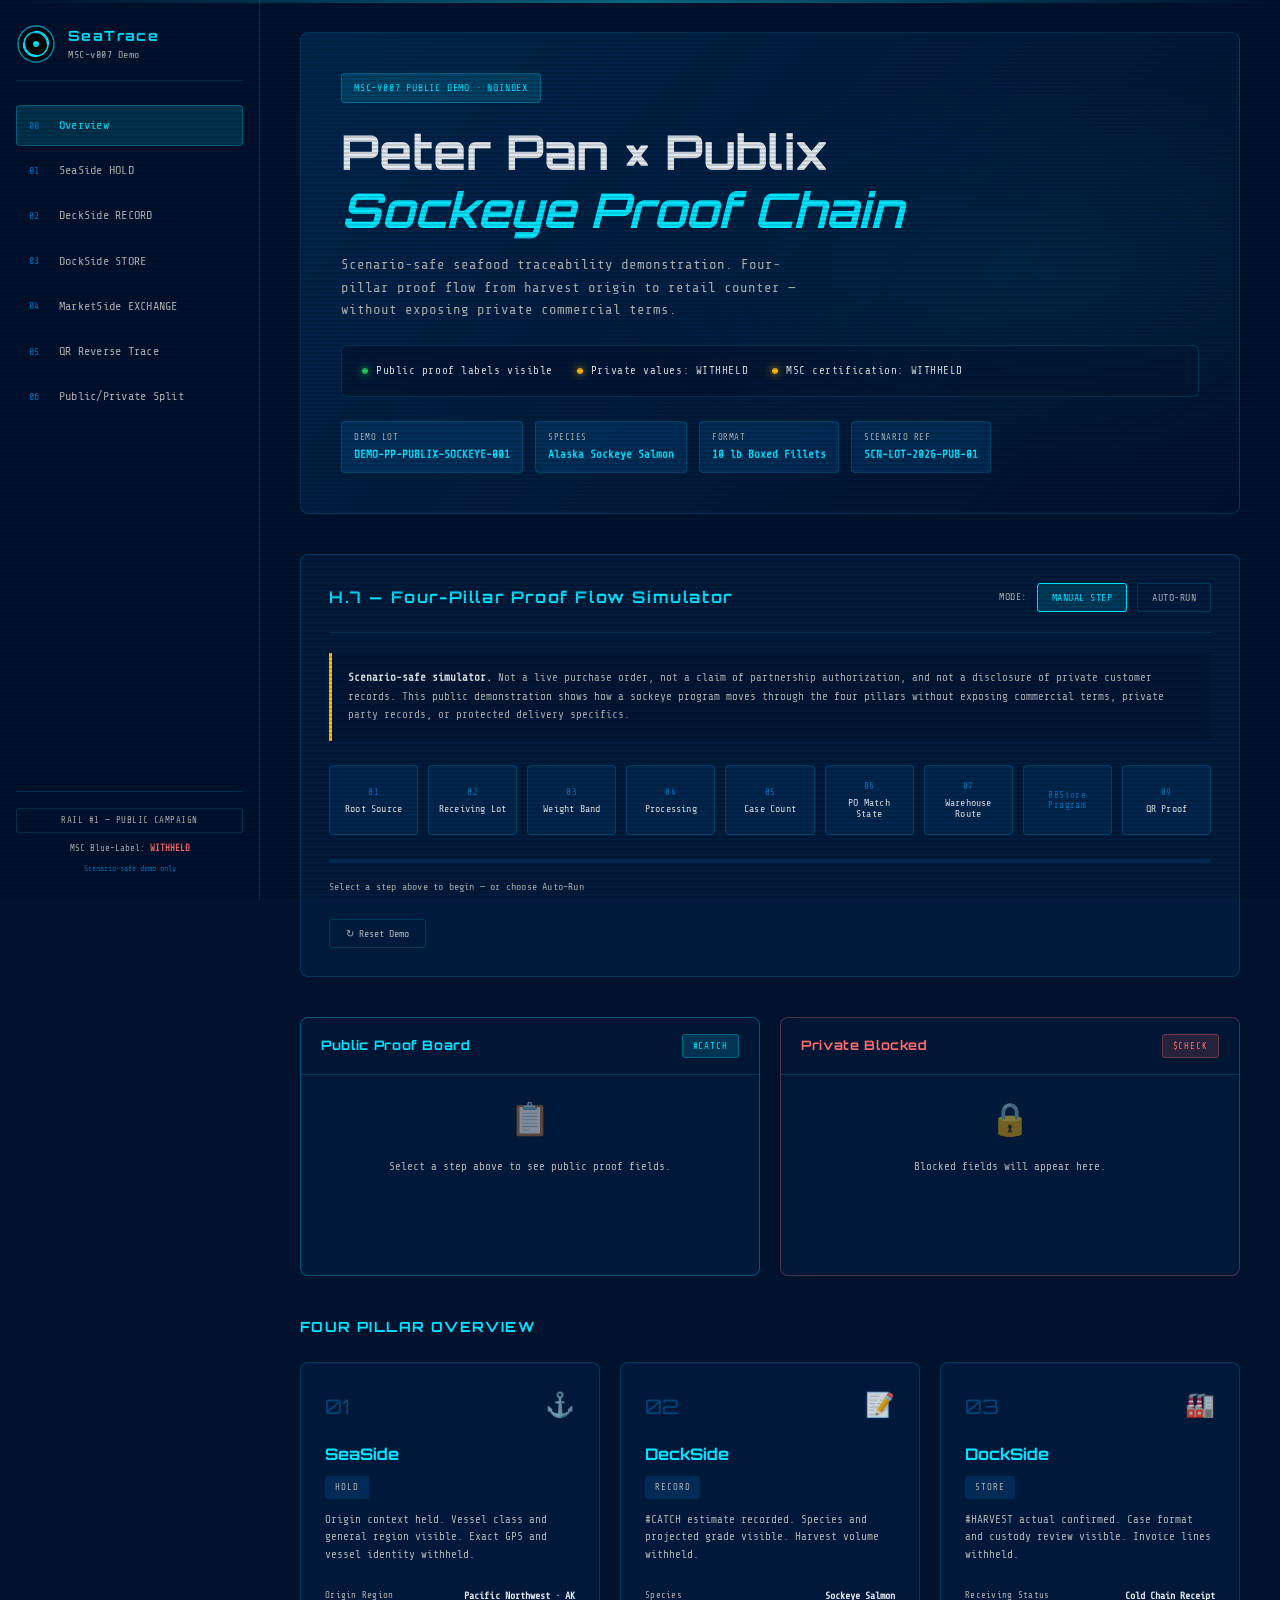
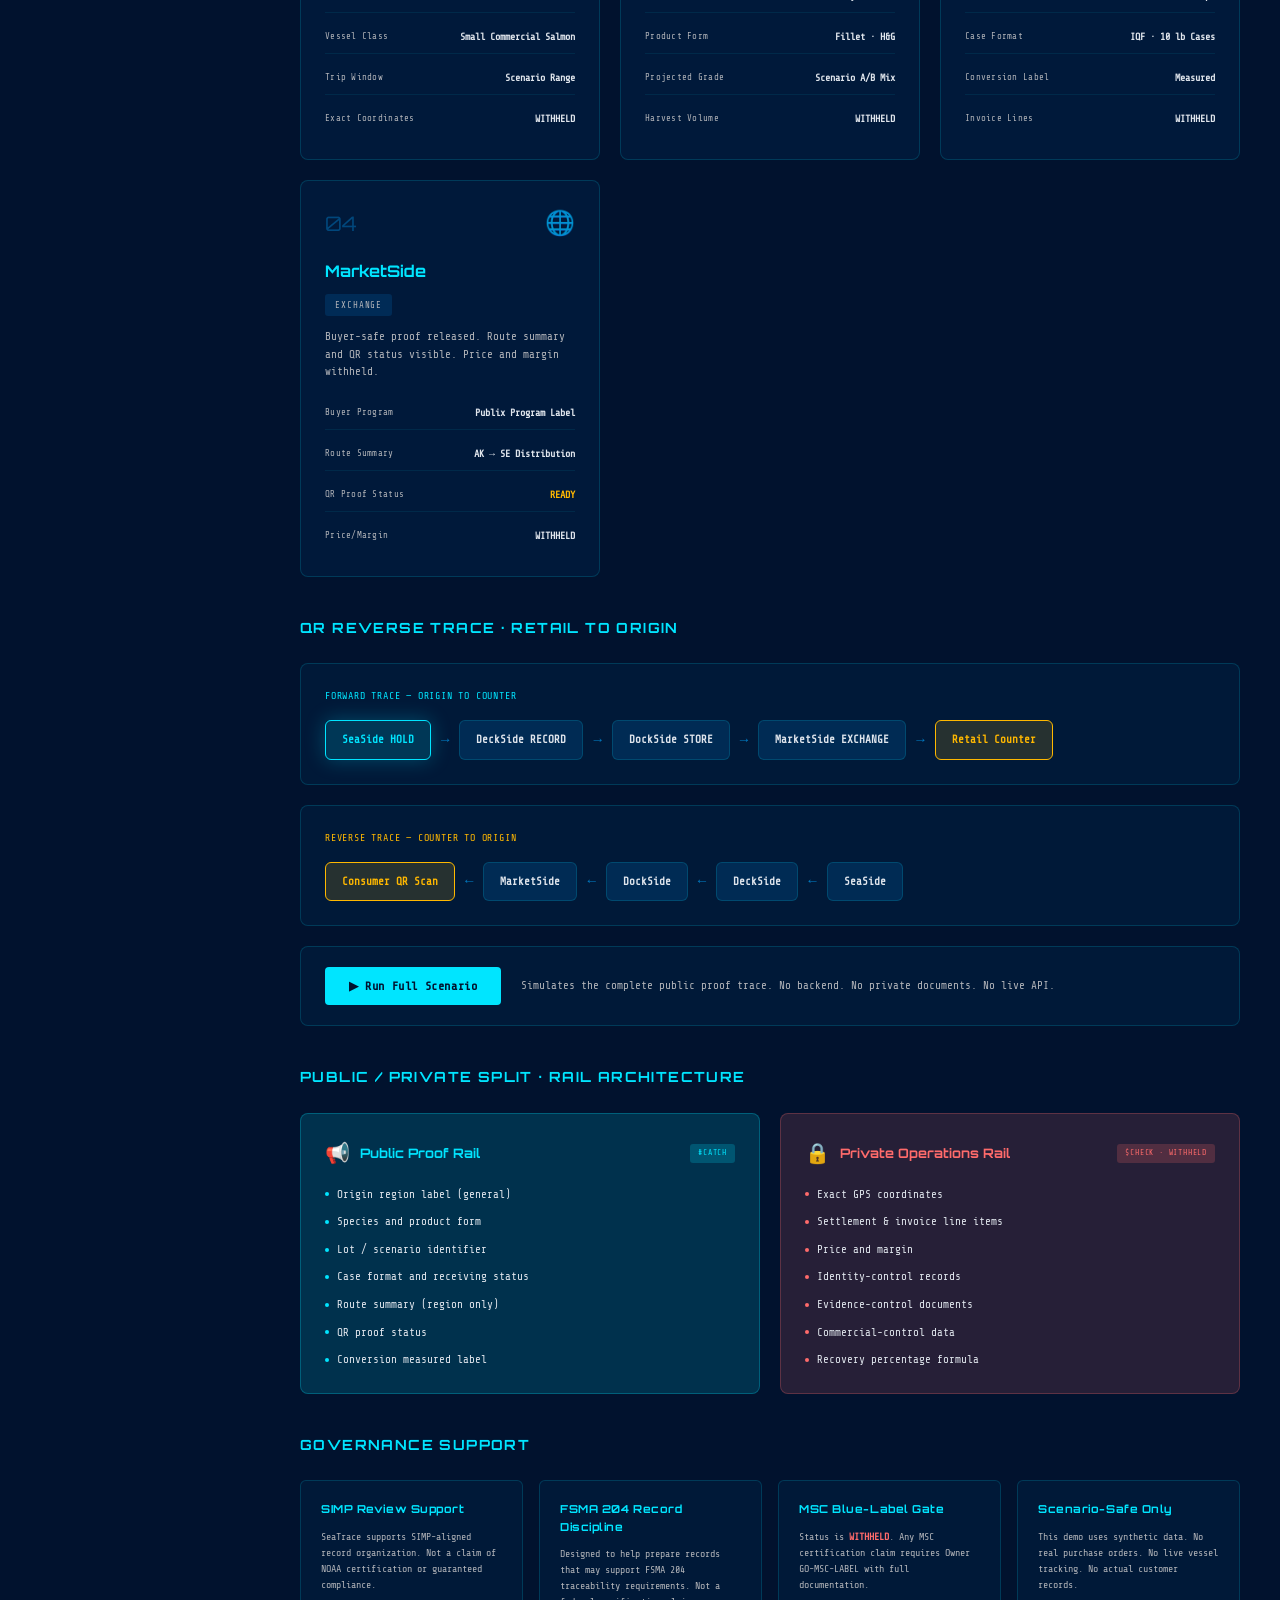
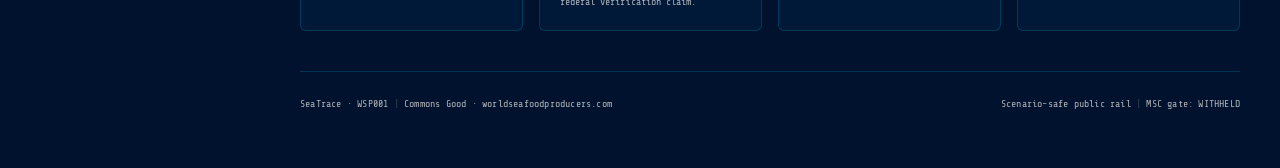
==== index.html @ 2ee12f42 "feat(MSC-v007): Peter Pan x Publix demo complete - 9-button taskbar with manual/auto-run modes - Dua" ====
<!DOCTYPE html>
<html lang="en">
<head>
<meta charset="UTF-8">
<meta name="viewport" content="width=device-width, initial-scale=1.0">
<meta name="robots" content="noindex, nofollow">
<title>SeaTrace · MSC-v007 · Peter Pan × Publix Sockeye Demo</title>
<meta name="description" content="MSC-v007 scenario-safe seafood traceability demo. Four-pillar proof flow: SeaSide HOLD, DeckSide RECORD, DockSide STORE, MarketSide EXCHANGE. Alaska sockeye public demonstration.">
<link rel="preconnect" href="https://fonts.googleapis.com">
<link rel="preconnect" href="https://fonts.gstatic.com" crossorigin>
<link href="https://fonts.googleapis.com/css2?family=Orbitron:wght@400;700;900&family=Share+Tech+Mono&display=swap" rel="stylesheet">
<link rel="stylesheet" href="assets/css/msc-v007-demo.css">
</head>
<body>

<!-- Scanline overlay -->
<div class="scanlines"></div>
<div class="scanbar"></div>

<!-- Layout: Sidebar + Main -->
<div class="layout">

  <!-- Sidebar Navigation -->
  <nav class="sidebar" aria-label="MSC-v007 scenario navigation">
    <div class="sidebar-header">
      <div class="logo-wrap">
        <svg class="logo-globe" viewBox="0 0 40 40" aria-hidden="true">
          <circle cx="20" cy="20" r="18" stroke="#00E5FF" stroke-width="1.5" opacity="0.6"/>
          <circle cx="20" cy="20" r="12" stroke="#00E5FF" stroke-width="1.5"/>
          <path d="M20 8 A12 12 0 0 1 32 20" stroke="#00E5FF" stroke-width="2.5" stroke-linecap="round"/>
          <path d="M20 32 A12 12 0 0 1 8 20" stroke="#00E5FF" stroke-width="2.5" stroke-linecap="round"/>
          <circle cx="20" cy="20" r="3" fill="#00E5FF"/>
        </svg>
      </div>
      <div class="logo-text">
        <div class="logo-title">SeaTrace</div>
        <div class="logo-sub">MSC-v007 Demo</div>
      </div>
    </div>
    
    <div class="sidebar-nav">
      <a class="nav-item active" href="#overview" data-step="-1">
        <span class="nav-num">00</span>
        <span class="nav-label">Overview</span>
      </a>
      <a class="nav-item" href="#seaside" data-step="0">
        <span class="nav-num">01</span>
        <span class="nav-label">SeaSide HOLD</span>
      </a>
      <a class="nav-item" href="#deckside" data-step="1">
        <span class="nav-num">02</span>
        <span class="nav-label">DeckSide RECORD</span>
      </a>
      <a class="nav-item" href="#dockside" data-step="2">
        <span class="nav-num">03</span>
        <span class="nav-label">DockSide STORE</span>
      </a>
      <a class="nav-item" href="#marketside" data-step="3">
        <span class="nav-num">04</span>
        <span class="nav-label">MarketSide EXCHANGE</span>
      </a>
      <a class="nav-item" href="#qr-trace" data-step="8">
        <span class="nav-num">05</span>
        <span class="nav-label">QR Reverse Trace</span>
      </a>
      <a class="nav-item" href="#split">
        <span class="nav-num">06</span>
        <span class="nav-label">Public/Private Split</span>
      </a>
    </div>
    
    <div class="sidebar-footer">
      <div class="rail-badge">Rail #1 — Public Campaign</div>
      <div class="msc-status">MSC Blue-Label: <strong>WITHHELD</strong></div>
      <div class="scenario-note">Scenario-safe demo only</div>
    </div>
  </nav>

  <!-- Main Content -->
  <main class="main">

    <!-- Hero Section -->
    <section id="overview" class="hero">
      <div class="hero-badge">MSC-v007 Public Demo · noindex</div>
      <h1>Peter Pan × Publix<br><span class="highlight">Sockeye Proof Chain</span></h1>
      <p class="hero-sub">Scenario-safe seafood traceability demonstration. Four-pillar proof flow from harvest origin to retail counter — without exposing private commercial terms.</p>
      
      <div class="boundary-banner">
        <span class="banner-item"><span class="dot dot-green"></span>Public proof labels visible</span>
        <span class="banner-item"><span class="dot dot-amber"></span>Private values: WITHHELD</span>
        <span class="banner-item"><span class="dot dot-amber"></span>MSC certification: WITHHELD</span>
      </div>
      
      <!-- Scenario ID Chips -->
      <div class="scenario-chips">
        <div class="chip"><span class="chip-label">Demo Lot</span><span class="chip-value">DEMO-PP-PUBLIX-SOCKEYE-001</span></div>
        <div class="chip"><span class="chip-label">Species</span><span class="chip-value">Alaska Sockeye Salmon</span></div>
        <div class="chip"><span class="chip-label">Format</span><span class="chip-value">10 lb Boxed Fillets</span></div>
        <div class="chip"><span class="chip-label">Scenario Ref</span><span class="chip-value">SCN-LOT-2026-PUB-01</span></div>
      </div>
    </section>

    <!-- Demo Controls -->
    <section class="demo-controls-section">
      <div class="demo-panel">
        <div class="panel-header">
          <h2>H.7 — Four-Pillar Proof Flow Simulator</h2>
          <div class="mode-toggle">
            <span class="toggle-label">Mode:</span>
            <button class="toggle-btn active" id="mode-manual" onclick="setMode('manual')">Manual Step</button>
            <button class="toggle-btn" id="mode-auto" onclick="setMode('auto')">Auto-Run</button>
          </div>
        </div>
        
        <!-- Disclaimer -->
        <p class="disclaimer">
          <strong>Scenario-safe simulator.</strong> Not a live purchase order, not a claim of partnership authorization, and not a disclosure of private customer records. This public demonstration shows how a sockeye program moves through the four pillars without exposing commercial terms, private party records, or protected delivery specifics.
        </p>
        
        <!-- 9-Button Taskbar -->
        <div class="taskbar" role="toolbar" aria-label="Proof flow steps">
          <button class="task-btn" data-step="0" onclick="runStep(0)">
            <span class="step-num">01</span>
            <span class="step-label">Root Source</span>
          </button>
          <button class="task-btn" data-step="1" onclick="runStep(1)">
            <span class="step-num">02</span>
            <span class="step-label">Receiving Lot</span>
          </button>
          <button class="task-btn" data-step="2" onclick="runStep(2)">
            <span class="step-num">03</span>
            <span class="step-label">Weight Band</span>
          </button>
          <button class="task-btn" data-step="3" onclick="runStep(3)">
            <span class="step-num">04</span>
            <span class="step-label">Processing</span>
          </button>
          <button class="task-btn" data-step="4" onclick="runStep(4)">
            <span class="step-num">05</span>
            <span class="step-label">Case Count</span>
          </button>
          <button class="task-btn" data-step="5" onclick="runStep(5)">
            <span class="step-num">06</span>
            <span class="step-label">PO Match State</span>
          </button>
          <button class="task-btn" data-step="6" onclick="runStep(6)">
            <span class="step-num">07</span>
            <span class="step-label">Warehouse Route</span>
          </button>
          <button class="task-btn" data-step="7" onclick="runStep(7)">
            <span class="step-num">08</n            <span class="step-label">Store Program</span>
          </button>
          <button class="task-btn" data-step="8" onclick="runStep(8)">
            <span class="step-num">09</span>
            <span class="step-label">QR Proof</span>
          </button>
        </div>
        
        <!-- Progress Bar -->
        <div class="progress-wrap">
          <div class="progress-bar">
            <div class="progress-fill" id="progress-fill"></div>
          </div>
          <span class="progress-label" id="progress-label">Select a step above to begin — or choose Auto-Run</span>
        </div>
        
        <!-- Reset Button -->
        <button class="reset-btn" onclick="resetDemo()">↻ Reset Demo</button>
      </div>
    </section>

    <!-- Dual Board Display -->
    <section class="boards-section" id="boards-container">
      <div class="dual-board">
        
        <!-- Public Proof Board -->
        <div class="board public-board">
          <div class="board-header">
            <h3>Public Proof Board</h3>
            <span class="board-badge public-badge">#CATCH</span>
          </div>
          <div class="board-content" id="public-fields">
            <div class="empty-state">
              <div class="empty-icon">📋</div>
              <p>Select a step above to see public proof fields.</p>
            </div>
          </div>
        </div>
        
        <!-- Private Blocked Board -->
        <div class="board private-board">
          <div class="board-header">
            <h3>Private Blocked</h3>
            <span class="board-badge private-badge">$CHECK</span>
          </div>
          <div class="board-content" id="private-fields">
            <div class="empty-state">
              <div class="empty-icon">🔒</div>
              <p>Blocked fields will appear here.</p>
            </div>
          </div>
        </div>
        
      </div>
    </section>

    <!-- Four Pillar Cards -->
    <section class="pillars-section">
      <h2 class="section-title">Four Pillar Overview</h2>
      <div class="pillar-cards">
        
        <article class="pillar-card" id="seaside">
          <div class="pillar-header">
            <span class="pillar-num">01</span>
            <div class="pillar-icon">⚓</div>
          </div>
          <h3>SeaSide</h3>
          <div class="pillar-mode">HOLD</div>
          <p>Origin context held. Vessel class and general region visible. Exact GPS and vessel identity withheld.</p>
          <div class="pillar-fields">
            <div class="field public"><span class="field-label">Origin Region</span><span class="field-value">Pacific Northwest · AK</span></div>
            <div class="field public"><span class="field-label">Vessel Class</span><span class="field-value">Small Commercial Salmon</span></div>
            <div class="field public"><span class="field-label">Trip Window</span><span class="field-value">Scenario Range</span></div>
            <div class="field withheld"><span class="field-label">Exact Coordinates</span><span class="field-value">WITHHELD</span></div>
          </div>
        </article>
        
        <article class="pillar-card" id="deckside">
          <div class="pillar-header">
            <span class="pillar-num">02</span>
            <div class="pillar-icon">📝</div>
          </div>
          <h3>DeckSide</h3>
          <div class="pillar-mode">RECORD</div>
          <p>#CATCH estimate recorded. Species and projected grade visible. Harvest volume withheld.</p>
          <div class="pillar-fields">
            <div class="field public"><span class="field-label">Species</span><span class="field-value">Sockeye Salmon</span></div>
            <div class="field public"><span class="field-label">Product Form</span><span class="field-value">Fillet · H&G</span></div>
            <div class="field public"><span class="field-label">Projected Grade</span><span class="field-value">Scenario A/B Mix</span></div>
            <div class="field withheld"><span class="field-label">Harvest Volume</span><span class="field-value">WITHHELD</span></div>
          </div>
        </article>
        
        <article class="pillar-card" id="dockside">
          <div class="pillar-header">
            <span class="pillar-num">03</span>
            <div class="pillar-icon">🏭</div>
          </div>
          <h3>DockSide</h3>
          <div class="pillar-mode">STORE</div>
          <p>#HARVEST actual confirmed. Case format and custody review visible. Invoice lines withheld.</p>
          <div class="pillar-fields">
            <div class="field public"><span class="field-label">Receiving Status</span><span class="field-value">Cold Chain Receipt</span></div>
            <div class="field public"><span class="field-label">Case Format</span><span class="field-value">IQF · 10 lb Cases</span></div>
            <div class="field public"><span class="field-label">Conversion Label</span><span class="field-value">Measured</span></div>
            <div class="field withheld"><span class="field-label">Invoice Lines</span><span class="field-value">WITHHELD</span></div>
          </div>
        </article>
        
        <article class="pillar-card" id="marketside">
          <div class="pillar-header">
            <span class="pillar-num">04</span>
            <div class="pillar-icon">🌐</div>
          </div>
          <h3>MarketSide</h3>
          <div class="pillar-mode">EXCHANGE</div>
          <p>Buyer-safe proof released. Route summary and QR status visible. Price and margin withheld.</p>
          <div class="pillar-fields">
            <div class="field public"><span class="field-label">Buyer Program</span><span class="field-value">Publix Program Label</span></div>
            <div class="field public"><span class="field-label">Route Summary</span><span class="field-value">AK → SE Distribution</span></div>
            <div class="field public"><span class="field-label">QR Proof Status</span><span class="field-value ready">READY</span></div>
            <div class="field withheld"><span class="field-label">Price/Margin</span><span class="field-value">WITHHELD</span></div>
          </div>
        </article>
        
      </div>
    </section>

    <!-- QR Reverse Trace -->
    <section id="qr-trace" class="trace-section">
      <h2 class="section-title">QR Reverse Trace · Retail to Origin</h2>
      
      <div class="trace-flow">
        <div class="trace-label">Forward Trace — Origin to Counter</div>
        <div class="trace-steps forward">
          <div class="trace-step active" data-step="0">SeaSide HOLD</div>
          <div class="trace-arrow">→</div>
          <div class="trace-step" data-step="1">DeckSide RECORD</div>
          <div class="trace-arrow">→</div>
          <div class="trace-step" data-step="2">DockSide STORE</div>
          <div class="trace-arrow">→</div>
          <div class="trace-step" data-step="3">MarketSide EXCHANGE</div>
          <div class="trace-arrow">→</div>
          <div class="trace-step retail">Retail Counter</div>
        </div>
      </div>
      
      <div class="trace-flow reverse-flow">
        <div class="trace-label">Reverse Trace — Counter to Origin</div>
        <div class="trace-steps reverse">
          <div class="trace-step retail">Consumer QR Scan</div>
          <div class="trace-arrow">←</div>
          <div class="trace-step" data-step="3">MarketSide</div>
          <div class="trace-arrow">←</div>
          <div class="trace-step" data-step="2">DockSide</div>
          <div class="trace-arrow">←</div>
          <div class="trace-step" data-step="1">DeckSide</div>
          <div class="trace-arrow">←</div>
          <div class="trace-step" data-step="0">SeaSide</div>
        </div>
      </div>
      
      <div class="run-scenario-wrap">
        <button class="run-btn" onclick="runFullScenario()">▶ Run Full Scenario</button>
        <p class="run-note">Simulates the complete public proof trace. No backend. No private documents. No live API.</p>
      </div>
    </section>

    <!-- Public/Private Split -->
    <section id="split" class="split-section">
      <h2 class="section-title">Public / Private Split · Rail Architecture</h2>
      
      <div class="split-ribbon">
        <div class="rail-card public-rail">
          <div class="rail-header">
            <span class="rail-icon">📢</span>
            <h3>Public Proof Rail</h3>
            <span class="rail-tag">#CATCH</span>
          </div>
          <ul class="rail-items">
            <li>Origin region label (general)</li>
            <li>Species and product form</li>
            <li>Lot / scenario identifier</li>
            <li>Case format and receiving status</li>
            <li>Route summary (region only)</li>
            <li>QR proof status</li>
            <li>Conversion measured label</li>
          </ul>
        </div>
        
        <div class="rail-card private-rail">
          <div class="rail-header">
            <span class="rail-icon">🔒</span>
            <h3>Private Operations Rail</h3>
            <span class="rail-tag withheld">$CHECK · WITHHELD</span>
          </div>
          <ul class="rail-items">
            <li>Exact GPS coordinates</li>
            <li>Settlement & invoice line items</li>
            <li>Price and margin</li>
            <li>Identity-control records</li>
            <li>Evidence-control documents</li>
            <li>Commercial-control data</li>
            <li>Recovery percentage formula</li>
          </ul>
        </div>
      </div>
    </section>

    <!-- Governance -->
    <section class="governance-section">
      <h2 class="section-title">Governance Support</h2>
      
      <div class="gov-grid">
        <div class="gov-card">
          <h4>SIMP Review Support</h4>
          <p>SeaTrace supports SIMP-aligned record organization. Not a claim of NOAA certification or guaranteed compliance.</p>
        </div>
        <div class="gov-card">
          <h4>FSMA 204 Record Discipline</h4>
          <p>Designed to help prepare records that may support FSMA 204 traceability requirements. Not a federal verification claim.</p>
        </div>
        <div class="gov-card">
          <h4>MSC Blue-Label Gate</h4>
          <p>Status is <strong>WITHHELD</strong>. Any MSC certification claim requires Owner GO-MSC-LABEL with full documentation.</p>
        </div>
        <div class="gov-card">
          <h4>Scenario-Safe Only</h4>
          <p>This demo uses synthetic data. No real purchase orders. No live vessel tracking. No actual customer records.</p>
        </div>
      </div>
    </section>

    <!-- Footer -->
    <footer class="page-footer">
      <div class="footer-left">
        <span>SeaTrace · WSP001</span>
        <span class="footer-divider">|</span>
        <span>Commons Good · worldseafoodproducers.com</span>
      </div>
      <div class="footer-right">
        <span>Scenario-safe public rail</span>
        <span class="footer-divider">|</span>
        <span>MSC gate: WITHHELD</span>
      </div>
    </footer>

  </main>
</div>

<script src="assets/js/msc-v007-demo.js"></script>
</body>
</html>
---- assets/css/msc-v007-demo.css ----
/* ═══════════════════════════════════════════════════════════════
   SeaTrace MSC-v007 Demo Stylesheet
   Combines: SeaTrace scanlines + modern card layout
   No external dependencies - all styles self-contained
═══════════════════════════════════════════════════════════════ */

/* ── CSS Variables ── */
:root{
  /* SeaTrace Core Palette */
  --black:      #01122E;
  --panel:      #005696;
  --panel2:     #0077BE;
  --teal:       #00E5FF;
  --teal2:      #00C2FF;
  --teal3:      #0077BE;
  --teal-dim:   rgba(0,229,255,0.15);
  --amber:      #FFB800;
  --amber-dim:  rgba(255,184,0,0.15);
  --red:        #FF6B6B;
  --red-dim:    rgba(255,107,107,0.15);
  --text:       #E0E6ED;
  --muted:      #B0B3B8;
  --pearl:      #D1D9E6;
  --white:      #FFFFFF;
  
  /* Layout */
  --sidebar-width: 260px;
  --max-content: 1200px;
  
  /* Effects */
  --border:     rgba(0,229,255,0.16);
  --glow:       0 0 20px rgba(0,229,255,0.25);
  --glow-lg:    0 0 60px rgba(0,194,255,0.15);
  
  /* Typography */
  --font-display: 'Orbitron', sans-serif;
  --font-mono:    'Share Tech Mono', monospace;
}

/* ── Reset & Base ── */
*,*::before,*::after{
  margin:0;
  padding:0;
  box-sizing:border-box;
}

html{
  scroll-behavior:smooth;
  font-size:16px;
}

body{
  background:var(--black);
  color:var(--text);
  font-family:var(--font-mono);
  line-height:1.6;
  overflow-x:hidden;
}

/* ── Scanlines Effect ── */
.scanlines{
  position:fixed;
  inset:0;
  z-index:9999;
  pointer-events:none;
  background:repeating-linear-gradient(
    0deg,
    transparent,
    transparent 2px,
    rgba(0,0,0,0.13) 2px,
    rgba(0,0,0,0.13) 4px
  );
  animation:scanPan 8s linear infinite;
}

@keyframes scanPan{
  0%{background-position:0 0}
  100%{background-position:0 200px}
}

.scanbar{
  position:fixed;
  left:0;
  right:0;
  height:3px;
  z-index:10000;
  pointer-events:none;
  background:linear-gradient(90deg,transparent,var(--teal),transparent);
  opacity:0.4;
  animation:scanBar 4s ease-in-out infinite;
}

@keyframes scanBar{
  0%{top:-3px;opacity:0}
  10%{opacity:0.6}
  90%{opacity:0.2}
  100%{top:100vh;opacity:0}
}

/* ── Layout Grid ── */
.layout{
  display:grid;
  grid-template-columns:var(--sidebar-width) 1fr;
  min-height:100vh;
}

@media(max-width:900px){
  .layout{
    grid-template-columns:1fr;
  }
}

/* ── Sidebar ── */
.sidebar{
  background:rgba(0,18,46,0.95);
  border-right:1px solid var(--border);
  position:sticky;
  top:0;
  height:100vh;
  overflow-y:auto;
  padding:24px 16px;
  display:flex;
  flex-direction:column;
  gap:24px;
}

.sidebar-header{
  display:flex;
  align-items:center;
  gap:12px;
  padding-bottom:16px;
  border-bottom:1px solid var(--border);
}

.logo-wrap{
  width:40px;
  height:40px;
  flex-shrink:0;
}

.logo-globe{
  width:100%;
  height:100%;
  animation:globeSpin 12s linear infinite;
}

@keyframes globeSpin{
  to{transform:rotateY(360deg)}
}

.logo-text{
  display:flex;
  flex-direction:column;
}

.logo-title{
  font-family:var(--font-display);
  font-size:14px;
  font-weight:700;
  color:var(--teal);
  letter-spacing:0.1em;
}

.logo-sub{
  font-size:10px;
  color:var(--muted);
  letter-spacing:0.05em;
}

/* ── Sidebar Navigation ── */
.sidebar-nav{
  display:flex;
  flex-direction:column;
  gap:4px;
}

.nav-item{
  display:flex;
  align-items:center;
  gap:10px;
  padding:10px 12px;
  border-radius:4px;
  font-size:12px;
  color:var(--muted);
  text-decoration:none;
  border:1px solid transparent;
  transition:all 0.2s ease;
}

.nav-item:hover,
.nav-item.active{
  color:var(--teal);
  background:var(--teal-dim);
  border-color:rgba(0,229,255,0.3);
}

.nav-num{
  font-size:10px;
  color:var(--panel2);
  min-width:20px;
  font-variant-numeric:tabular-nums;
}

.nav-label{
  letter-spacing:0.02em;
}

/* ── Sidebar Footer ── */
.sidebar-footer{
  margin-top:auto;
  padding-top:16px;
  border-top:1px solid var(--border);
  display:flex;
  flex-direction:column;
  gap:8px;
}

.rail-badge{
  font-size:9px;
  color:var(--muted);
  letter-spacing:0.05em;
  text-transform:uppercase;
  padding:4px 8px;
  border:1px solid var(--border);
  border-radius:2px;
  text-align:center;
}

.msc-status{
  font-size:9px;
  color:var(--muted);
  text-align:center;
}

.msc-status strong{
  color:var(--red);
}

.scenario-note{
  font-size:8px;
  color:var(--panel2);
  text-align:center;
}

/* ── Main Content ── */
.main{
  padding:32px 40px;
  max-width:var(--max-content);
}

@media(max-width:900px){
  .main{
    padding:20px 16px;
  }
}

/* ── Hero Section ── */
.hero{
  background:linear-gradient(135deg,rgba(0,86,150,0.3),rgba(1,18,46,0.9));
  border:1px solid var(--border);
  border-radius:8px;
  padding:40px;
  margin-bottom:40px;
  position:relative;
  overflow:hidden;
}

.hero::before{
  content:'';
  position:absolute;
  inset:0;
  background:radial-gradient(ellipse 70% 60% at 80% 50%,rgba(0,229,255,0.06) 0%,transparent 70%);
  pointer-events:none;
}

.hero-badge{
  display:inline-flex;
  align-items:center;
  gap:8px;
  background:var(--teal-dim);
  border:1px solid rgba(0,229,255,0.25);
  color:var(--teal);
  font-size:10px;
  letter-spacing:0.08em;
  text-transform:uppercase;
  padding:6px 12px;
  border-radius:4px;
  margin-bottom:20px;
}

.hero h1{
  font-family:var(--font-display);
  font-size:clamp(1.8rem,4vw,3rem);
  line-height:1.2;
  margin-bottom:16px;
}

.hero .highlight{
  color:var(--teal);
  font-style:italic;
}

.hero-sub{
  font-size:14px;
  color:var(--muted);
  max-width:60ch;
  margin-bottom:24px;
}

/* ── Boundary Banner ── */
.boundary-banner{
  display:flex;
  gap:24px;
  flex-wrap:wrap;
  background:rgba(0,18,46,0.6);
  border:1px solid var(--border);
  border-radius:6px;
  padding:16px 20px;
  margin-bottom:24px;
}

.banner-item{
  display:flex;
  align-items:center;
  gap:8px;
  font-size:11px;
  letter-spacing:0.05em;
}

.dot{
  width:6px;
  height:6px;
  border-radius:50%;
  flex-shrink:0;
}

.dot-green{background:#22c55e;box-shadow:0 0 8px #22c55e}
.dot-amber{background:var(--amber);box-shadow:0 0 8px var(--amber)}

/* ── Scenario Chips ── */
.scenario-chips{
  display:flex;
  flex-wrap:wrap;
  gap:12px;
}

.chip{
  display:flex;
  flex-direction:column;
  gap:2px;
  background:rgba(0,86,150,0.3);
  border:1px solid var(--border);
  border-radius:4px;
  padding:8px 12px;
  min-width:140px;
}

.chip-label{
  font-size:9px;
  color:var(--muted);
  letter-spacing:0.06em;
  text-transform:uppercase;
}

.chip-value{
  font-size:11px;
  color:var(--teal);
  font-weight:600;
}

/* ── Demo Controls Section ── */
.demo-controls-section{
  margin-bottom:40px;
}

.demo-panel{
  background:rgba(0,86,150,0.14);
  border:1px solid var(--border);
  border-radius:8px;
  padding:28px;
}

.panel-header{
  display:flex;
  justify-content:space-between;
  align-items:center;
  flex-wrap:wrap;
  gap:16px;
  margin-bottom:20px;
  padding-bottom:20px;
  border-bottom:1px solid var(--border);
}

.panel-header h2{
  font-family:var(--font-display);
  font-size:16px;
  color:var(--teal);
  letter-spacing:0.1em;
}

/* ── Mode Toggle ── */
.mode-toggle{
  display:flex;
  align-items:center;
  gap:10px;
}

.toggle-label{
  font-size:10px;
  color:var(--muted);
  letter-spacing:0.05em;
  text-transform:uppercase;
}

.toggle-btn{
  background:transparent;
  border:1px solid var(--border);
  color:var(--muted);
  font-family:var(--font-mono);
  font-size:10px;
  letter-spacing:0.05em;
  text-transform:uppercase;
  padding:8px 14px;
  cursor:pointer;
  border-radius:3px;
  transition:all 0.2s ease;
}

.toggle-btn:hover,
.toggle-btn.active{
  border-color:var(--teal);
  color:var(--teal);
  background:var(--teal-dim);
}

/* ── Disclaimer ── */
.disclaimer{
  font-size:11px;
  color:var(--muted);
  line-height:1.7;
  margin-bottom:24px;
  padding:16px;
  background:rgba(1,18,46,0.5);
  border-left:3px solid var(--amber);
  border-radius:0 4px 4px 0;
}

.disclaimer strong{
  color:var(--text);
}

/* ── Taskbar (9 Buttons) ── */
.taskbar{
  display:grid;
  grid-template-columns:repeat(auto-fit,minmax(100px,1fr));
  gap:10px;
  margin-bottom:24px;
}

@media(min-width:800px){
  .taskbar{
    grid-template-columns:repeat(9,1fr);
  }
}

.task-btn{
  display:flex;
  flex-direction:column;
  align-items:center;
  gap:6px;
  background:rgba(0,86,150,0.2);
  border:1px solid var(--border);
  color:var(--text);
  font-family:var(--font-mono);
  padding:12px 8px;
  cursor:pointer;
  border-radius:4px;
  transition:all 0.2s ease;
  min-height:70px;
  justify-content:center;
}

.task-btn:hover{
  border-color:var(--teal);
  background:var(--teal-dim);
  transform:translateY(-2px);
}

.task-btn.active{
  border-color:var(--teal);
  background:rgba(0,229,255,0.2);
  box-shadow:var(--glow);
}

.task-btn.completed{
  border-color:rgba(34,197,94,0.5);
  background:rgba(34,197,94,0.1);
}

.step-num{
  font-size:9px;
  color:var(--panel2);
  letter-spacing:0.05em;
}

.step-label{
  font-size:10px;
  letter-spacing:0.02em;
  text-align:center;
}

/* ── Progress Bar ── */
.progress-wrap{
  margin-bottom:20px;
}

.progress-bar{
  height:4px;
  background:rgba(0,86,150,0.3);
  border-radius:2px;
  overflow:hidden;
  margin-bottom:10px;
}

.progress-fill{
  height:100%;
  background:linear-gradient(90deg,var(--teal),var(--teal2));
  width:0%;
  transition:width 0.4s ease;
}

.progress-label{
  font-size:10px;
  color:var(--muted);
  letter-spacing:0.02em;
}

/* ── Reset Button ── */
.reset-btn{
  background:transparent;
  border:1px solid var(--border);
  color:var(--muted);
  font-family:var(--font-mono);
  font-size:10px;
  padding:8px 16px;
  cursor:pointer;
  border-radius:3px;
  transition:all 0.2s ease;
}

.reset-btn:hover{
  border-color:var(--red);
  color:var(--red);
}

/* ── Dual Board Display ── */
.boards-section{
  margin-bottom:40px;
}

.dual-board{
  display:grid;
  grid-template-columns:1fr 1fr;
  gap:20px;
}

@media(max-width:800px){
  .dual-board{
    grid-template-columns:1fr;
  }
}

.board{
  background:rgba(0,86,150,0.1);
  border:1px solid var(--border);
  border-radius:8px;
  overflow:hidden;
}

.public-board{
  border-color:rgba(0,229,255,0.3);
}

.private-board{
  border-color:rgba(255,107,107,0.3);
}

.board-header{
  display:flex;
  justify-content:space-between;
  align-items:center;
  padding:16px 20px;
  border-bottom:1px solid var(--border);
  background:rgba(0,18,46,0.4);
}

.board-header h3{
  font-family:var(--font-display);
  font-size:13px;
  letter-spacing:0.05em;
}

.public-board .board-header h3{
  color:var(--teal);
}

.private-board .board-header h3{
  color:var(--red);
}

.board-badge{
  font-size:9px;
  letter-spacing:0.1em;
  text-transform:uppercase;
  padding:4px 10px;
  border-radius:3px;
}

.public-badge{
  background:var(--teal-dim);
  color:var(--teal);
  border:1px solid rgba(0,229,255,0.3);
}

.private-badge{
  background:var(--red-dim);
  color:var(--red);
  border:1px solid rgba(255,107,107,0.3);
}

.board-content{
  padding:20px;
  min-height:200px;
}

.empty-state{
  display:flex;
  flex-direction:column;
  align-items:center;
  justify-content:center;
  gap:12px;
  height:100%;
  text-align:center;
  color:var(--muted);
}

.empty-icon{
  font-size:32px;
  opacity:0.5;
}

.empty-state p{
  font-size:11px;
}

/* ── Field Display ── */
.field-group{
  display:flex;
  flex-direction:column;
  gap:12px;
}

.field{
  display:flex;
  justify-content:space-between;
  align-items:center;
  padding:10px 0;
  border-bottom:1px solid rgba(0,229,255,0.08);
}

.field:last-child{
  border-bottom:none;
}

.field-label{
  font-size:10px;
  color:var(--muted);
  letter-spacing:0.03em;
}

.field-value{
  font-size:11px;
  color:var(--text);
  font-weight:600;
}

.field-value.ready{
  color:var(--amber);
}

.field-value.withheld{
  color:var(--red);
  font-style:italic;
  opacity:0.7;
}

.blocked-item{
  display:flex;
  align-items:center;
  gap:8px;
  padding:8px 0;
  border-bottom:1px solid rgba(255,107,107,0.1);
  font-size:11px;
  color:var(--muted);
}

.blocked-item::before{
  content:'🔒';
  font-size:10px;
  opacity:0.6;
}

/* ── Pillar Cards Section ── */
.pillars-section{
  margin-bottom:40px;
}

.section-title{
  font-family:var(--font-display);
  font-size:14px;
  color:var(--teal);
  letter-spacing:0.1em;
  margin-bottom:24px;
  text-transform:uppercase;
}

.pillar-cards{
  display:grid;
  grid-template-columns:repeat(auto-fit,minmax(250px,1fr));
  gap:20px;
}

.pillar-card{
  background:rgba(0,86,150,0.12);
  border:1px solid var(--border);
  border-radius:8px;
  padding:24px;
  transition:all 0.3s ease;
}

.pillar-card:hover{
  border-color:var(--teal);
  transform:translateY(-4px);
  box-shadow:var(--glow);
}

.pillar-header{
  display:flex;
  justify-content:space-between;
  align-items:center;
  margin-bottom:16px;
}

.pillar-num{
  font-family:var(--font-display);
  font-size:20px;
  color:var(--panel2);
  opacity:0.5;
}

.pillar-icon{
  font-size:24px;
  opacity:0.8;
}

.pillar-card h3{
  font-family:var(--font-display);
  font-size:16px;
  color:var(--teal);
  margin-bottom:6px;
}

.pillar-mode{
  display:inline-block;
  font-size:9px;
  color:var(--muted);
  letter-spacing:0.1em;
  text-transform:uppercase;
  background:rgba(0,86,150,0.3);
  padding:4px 10px;
  border-radius:3px;
  margin-bottom:12px;
}

.pillar-card > p{
  font-size:11px;
  color:var(--muted);
  line-height:1.6;
  margin-bottom:16px;
}

.pillar-fields{
  display:flex;
  flex-direction:column;
  gap:8px;
}

.pillar-fields .field{
  padding:8px 0;
}

.pillar-fields .field-label{
  font-size:9px;
}

.pillar-fields .field-value{
  font-size:10px;
}

/* ── Trace Section ── */
.trace-section{
  margin-bottom:40px;
}

.trace-flow{
  background:rgba(0,86,150,0.1);
  border:1px solid var(--border);
  border-radius:8px;
  padding:24px;
  margin-bottom:20px;
}

.trace-label{
  font-size:10px;
  color:var(--teal);
  letter-spacing:0.08em;
  text-transform:uppercase;
  margin-bottom:16px;
}

.reverse-flow .trace-label{
  color:var(--amber);
}

.trace-steps{
  display:flex;
  align-items:center;
  flex-wrap:wrap;
  gap:10px;
}

.trace-step{
  background:rgba(0,86,150,0.3);
  border:1px solid var(--border);
  border-radius:6px;
  padding:10px 16px;
  font-size:11px;
  font-weight:600;
  transition:all 0.3s ease;
}

.trace-step.active{
  background:var(--teal-dim);
  border-color:var(--teal);
  color:var(--teal);
  box-shadow:var(--glow);
}

.trace-step.retail{
  background:var(--amber-dim);
  border-color:var(--amber);
  color:var(--amber);
}

.trace-arrow{
  color:var(--panel2);
  font-size:14px;
}

.run-scenario-wrap{
  display:flex;
  align-items:center;
  gap:20px;
  flex-wrap:wrap;
  padding:20px 24px;
  background:rgba(0,86,150,0.1);
  border:1px solid var(--border);
  border-radius:8px;
}

.run-btn{
  background:var(--teal);
  border:none;
  color:var(--black);
  font-family:var(--font-mono);
  font-size:12px;
  font-weight:600;
  letter-spacing:0.05em;
  padding:12px 24px;
  cursor:pointer;
  border-radius:4px;
  transition:all 0.2s ease;
}

.run-btn:hover{
  background:var(--teal2);
  box-shadow:var(--glow);
}

.run-note{
  font-size:11px;
  color:var(--muted);
}

/* ── Split Section ── */
.split-section{
  margin-bottom:40px;
}

.split-ribbon{
  display:grid;
  grid-template-columns:1fr 1fr;
  gap:20px;
}

@media(max-width:700px){
  .split-ribbon{
    grid-template-columns:1fr;
  }
}

.rail-card{
  border-radius:8px;
  padding:24px;
  border:1px solid var(--border);
}

.public-rail{
  background:var(--teal-dim);
  border-color:rgba(0,229,255,0.25);
}

.private-rail{
  background:var(--red-dim);
  border-color:rgba(255,107,107,0.25);
}

.rail-header{
  display:flex;
  align-items:center;
  gap:10px;
  margin-bottom:16px;
}

.rail-icon{
  font-size:20px;
}

.rail-header h3{
  font-family:var(--font-display);
  font-size:13px;
  flex:1;
}

.public-rail .rail-header h3{
  color:var(--teal);
}

.private-rail .rail-header h3{
  color:var(--red);
}

.rail-tag{
  font-size:8px;
  letter-spacing:0.1em;
  text-transform:uppercase;
  padding:3px 8px;
  border-radius:3px;
}

.public-rail .rail-tag{
  background:rgba(0,229,255,0.2);
  color:var(--teal);
}

.private-rail .rail-tag{
  background:rgba(255,107,107,0.2);
  color:var(--red);
}

.rail-items{
  list-style:none;
  display:flex;
  flex-direction:column;
  gap:10px;
}

.rail-items li{
  font-size:11px;
  color:var(--text);
  display:flex;
  align-items:center;
  gap:8px;
}

.rail-items li::before{
  content:'';
  width:4px;
  height:4px;
  border-radius:50%;
  background:var(--teal);
  flex-shrink:0;
}

.private-rail .rail-items li::before{
  background:var(--red);
}

/* ── Governance Section ── */
.governance-section{
  margin-bottom:40px;
}

.gov-grid{
  display:grid;
  grid-template-columns:repeat(auto-fit,minmax(220px,1fr));
  gap:16px;
}

.gov-card{
  background:rgba(0,86,150,0.1);
  border:1px solid var(--border);
  border-radius:6px;
  padding:20px;
}

.gov-card h4{
  font-family:var(--font-display);
  font-size:11px;
  color:var(--teal);
  letter-spacing:0.05em;
  margin-bottom:10px;
}

.gov-card p{
  font-size:10px;
  color:var(--muted);
  line-height:1.6;
}

.gov-card strong{
  color:var(--red);
}

/* ── Page Footer ── */
.page-footer{
  display:flex;
  justify-content:space-between;
  align-items:center;
  flex-wrap:wrap;
  gap:16px;
  padding:24px 0;
  border-top:1px solid var(--border);
  font-size:10px;
  color:var(--muted);
  letter-spacing:0.02em;
}

.footer-divider{
  opacity:0.3;
}

/* ── Animation Utilities ── */
@keyframes pulse{
  0%,100%{opacity:0.5}
  50%{opacity:1}
}

.animate-pulse{
  animation:pulse 2s ease-in-out infinite;
}

@keyframes slideIn{
  from{
    opacity:0;
    transform:translateX(-20px);
  }
  to{
    opacity:1;
    transform:translateX(0);
  }
}

.slide-in{
  animation:slideIn 0.4s ease forwards;
}

/* ── Reduced Motion ── */
@media(prefers-reduced-motion:reduce){
  *,*::before,*::after{
    animation-duration:0.01ms !important;
    transition-duration:0.01ms !important;
  }
  .scanlines,.scanbar{
    display:none;
  }
}
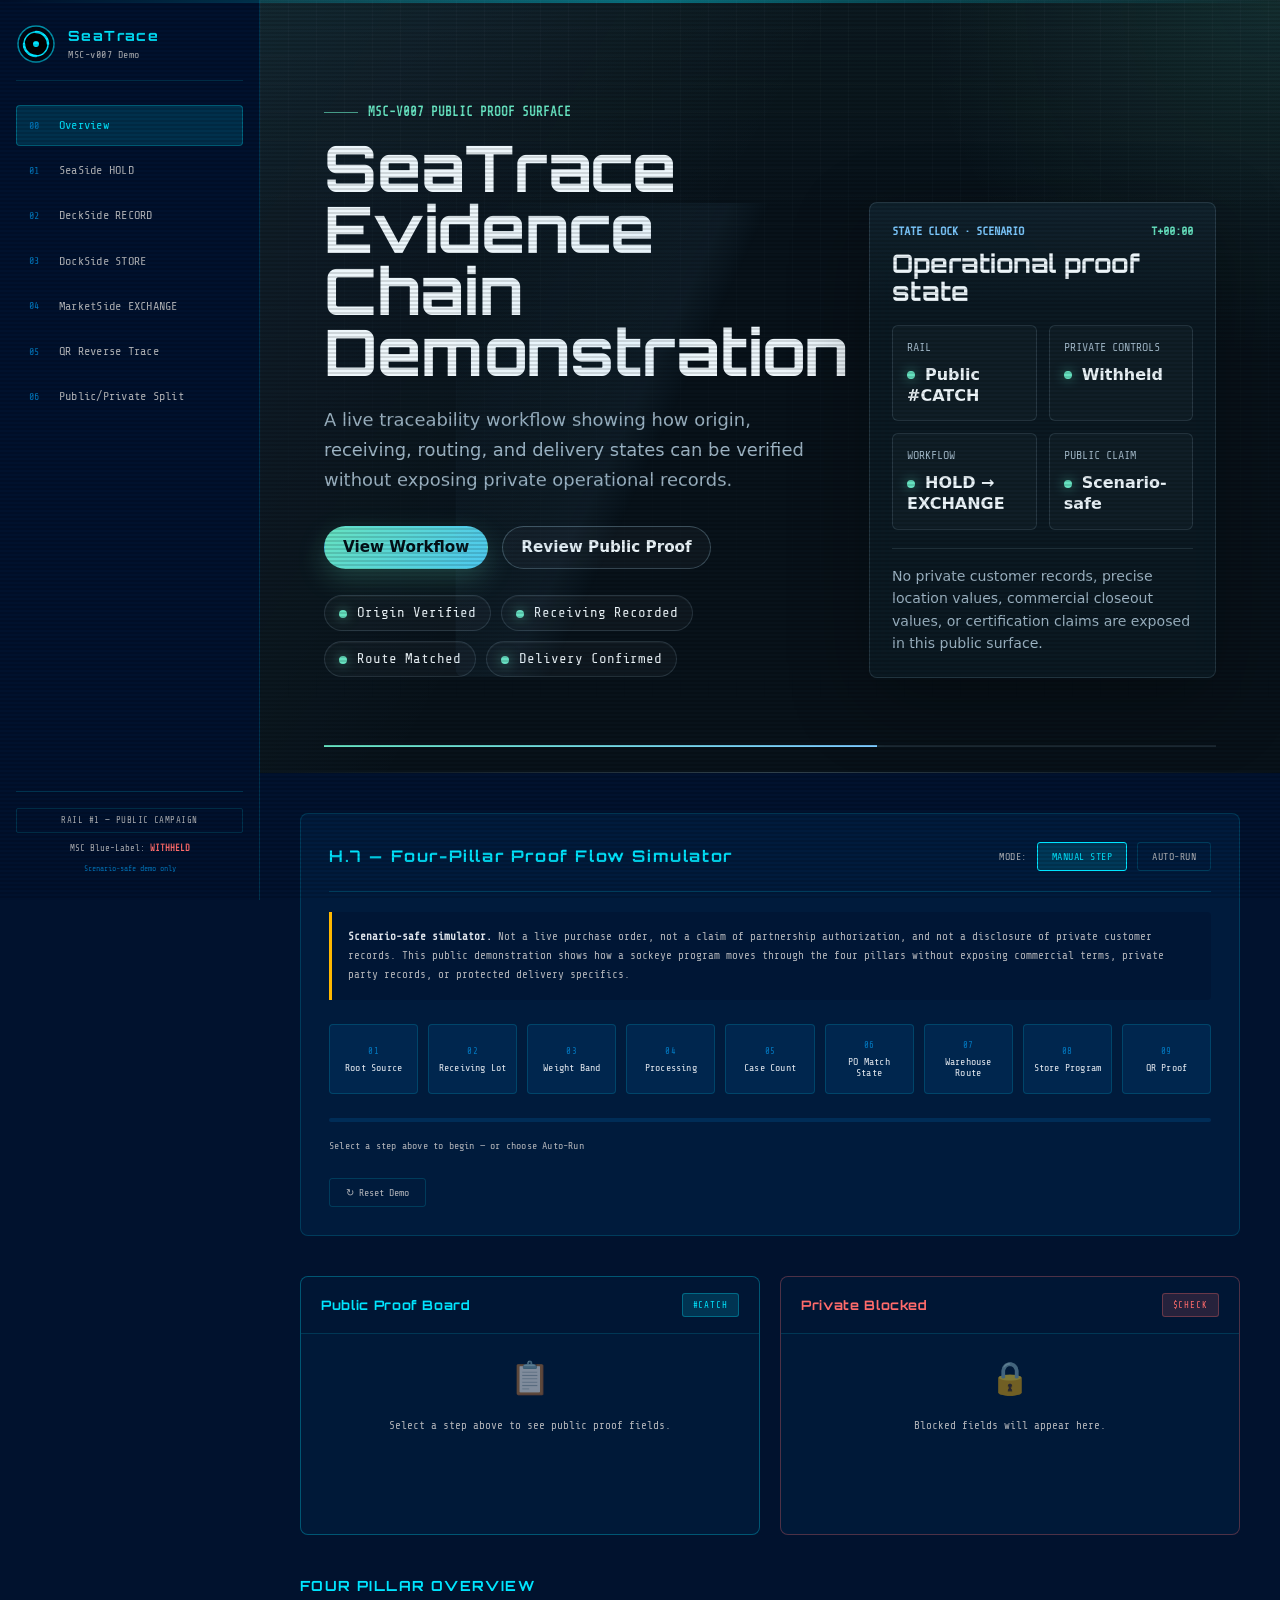
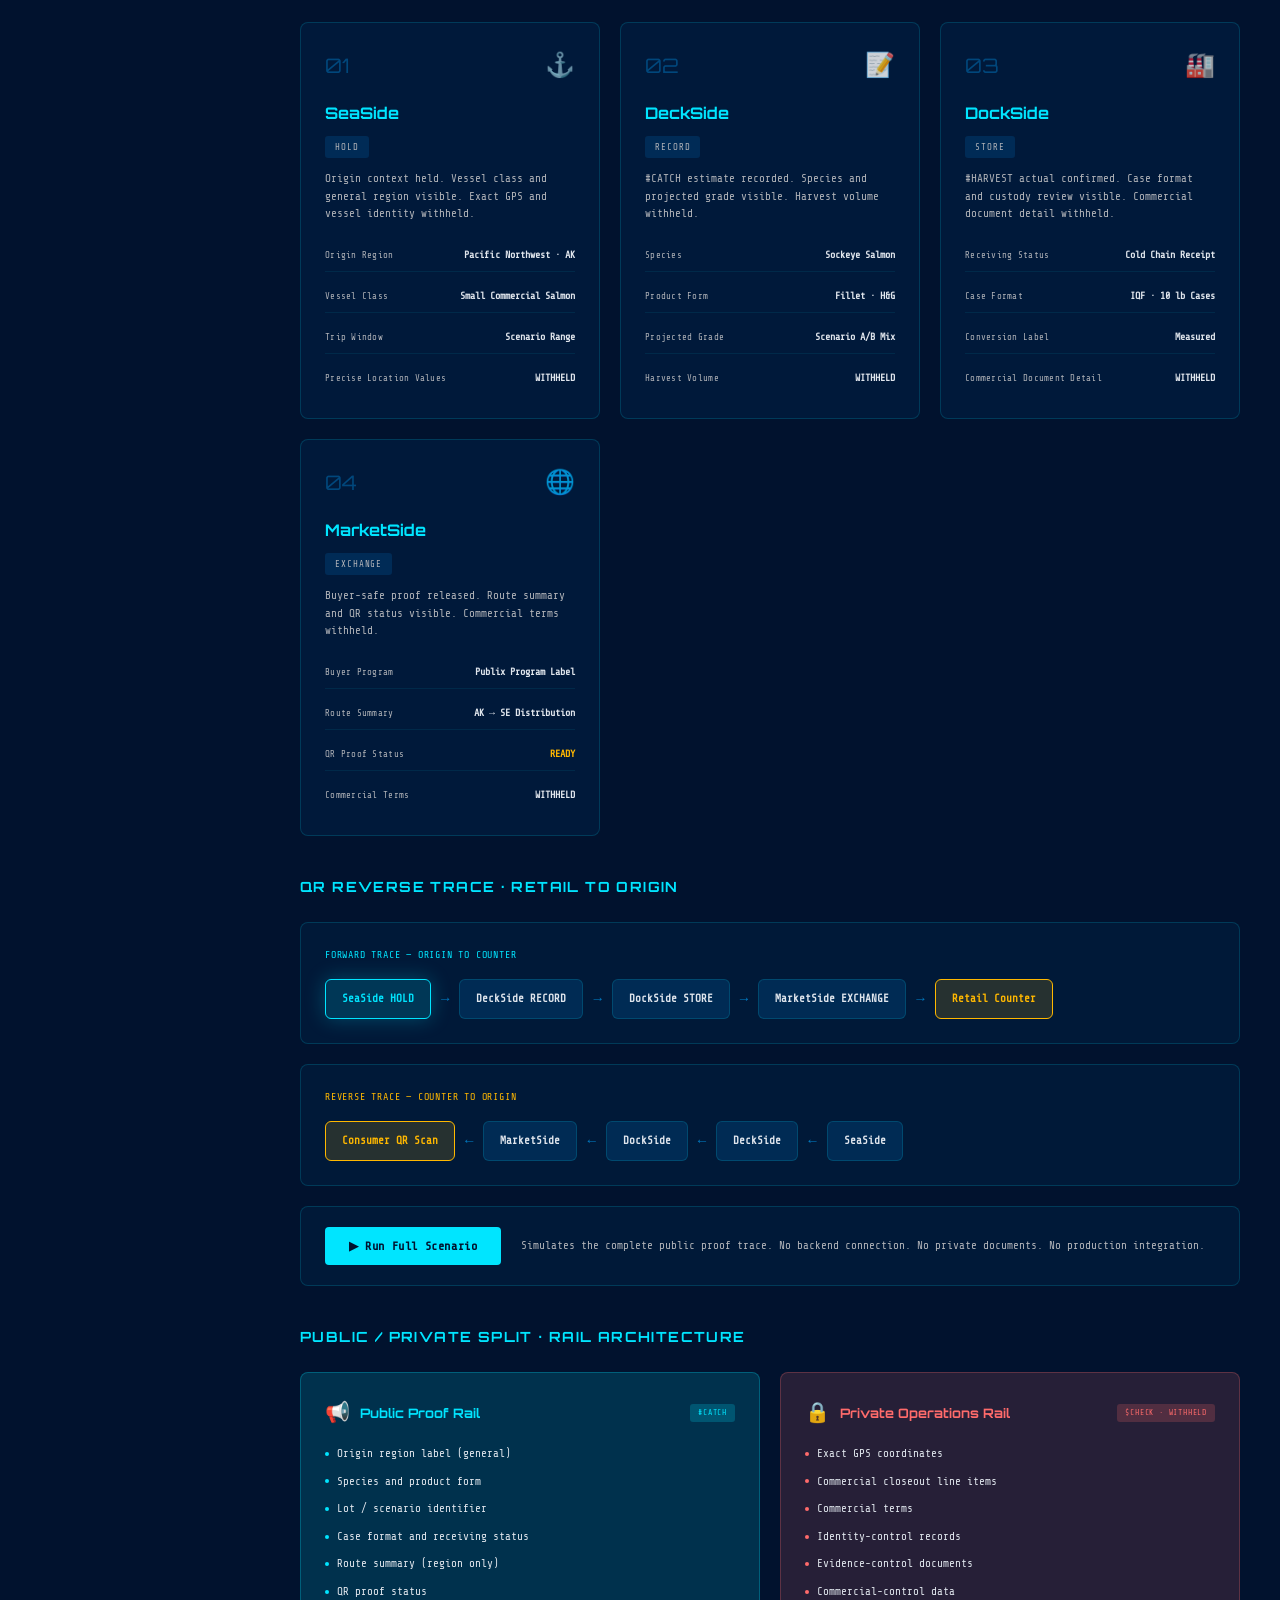
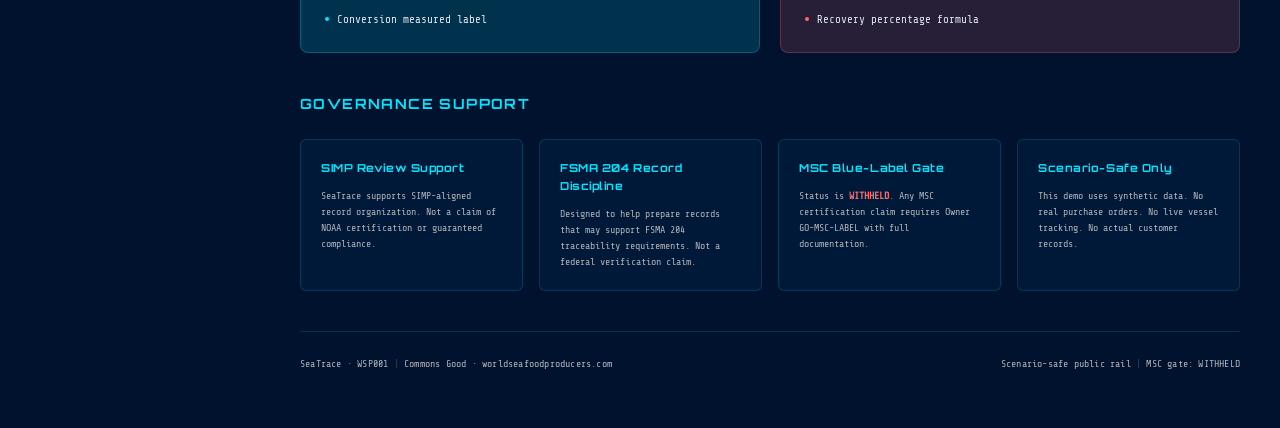
==== commit e3f1e61c: "feat(harness): integrate visual workflow changes, apply owner comments to README, align CTAs and chi" ====
--- a/index.html
+++ b/index.html
@@ -2,10 +2,13 @@
 <html lang="en">
 <head>
 <meta charset="UTF-8">
-<meta name="viewport" content="width=device-width, initial-scale=1.0">
+<meta name="viewport" content="width=device-width, initial-scale=1.0, maximum-scale=5.0, user-scalable=yes">
 <meta name="robots" content="noindex, nofollow">
-<title>SeaTrace · MSC-v007 · Peter Pan × Publix Sockeye Demo</title>
-<meta name="description" content="MSC-v007 scenario-safe seafood traceability demo. Four-pillar proof flow: SeaSide HOLD, DeckSide RECORD, DockSide STORE, MarketSide EXCHANGE. Alaska sockeye public demonstration.">
+<meta name="theme-color" content="#01122E">
+<meta name="apple-mobile-web-app-capable" content="yes">
+<meta name="apple-mobile-web-app-status-bar-style" content="black-translucent">
+<title>SeaTrace · MSC-v007 · Evidence Chain Demonstration</title>
+<meta name="description" content="MSC-v007 scenario-safe seafood traceability demo. Four-pillar proof flow: SeaSide HOLD, DeckSide RECORD, DockSide STORE, MarketSide EXCHANGE. Public demonstration with private operational records withheld.">
 <link rel="preconnect" href="https://fonts.googleapis.com">
 <link rel="preconnect" href="https://fonts.gstatic.com" crossorigin>
 <link href="https://fonts.googleapis.com/css2?family=Orbitron:wght@400;700;900&family=Share+Tech+Mono&display=swap" rel="stylesheet">
@@ -81,23 +84,49 @@
 
     <!-- Hero Section -->
     <section id="overview" class="hero">
-      <div class="hero-badge">MSC-v007 Public Demo · noindex</div>
-      <h1>Peter Pan × Publix<br><span class="highlight">Sockeye Proof Chain</span></h1>
-      <p class="hero-sub">Scenario-safe seafood traceability demonstration. Four-pillar proof flow from harvest origin to retail counter — without exposing private commercial terms.</p>
-      
-      <div class="boundary-banner">
-        <span class="banner-item"><span class="dot dot-green"></span>Public proof labels visible</span>
-        <span class="banner-item"><span class="dot dot-amber"></span>Private values: WITHHELD</span>
-        <span class="banner-item"><span class="dot dot-amber"></span>MSC certification: WITHHELD</span>
-      </div>
-      
-      <!-- Scenario ID Chips -->
-      <div class="scenario-chips">
-        <div class="chip"><span class="chip-label">Demo Lot</span><span class="chip-value">DEMO-PP-PUBLIX-SOCKEYE-001</span></div>
-        <div class="chip"><span class="chip-label">Species</span><span class="chip-value">Alaska Sockeye Salmon</span></div>
-        <div class="chip"><span class="chip-label">Format</span><span class="chip-value">10 lb Boxed Fillets</span></div>
-        <div class="chip"><span class="chip-label">Scenario Ref</span><span class="chip-value">SCN-LOT-2026-PUB-01</span></div>
-      </div>
+      <div class="hero__content">
+        <div class="hero__eyebrow">MSC-v007 Public Proof Surface</div>
+        <h1 class="hero__title">SeaTrace Evidence Chain Demonstration</h1>
+        <p class="hero__subtitle">A live traceability workflow showing how origin, receiving, routing, and delivery states can be verified without exposing private operational records.</p>
+        <div class="hero__actions" aria-label="Primary proof surface actions">
+          <a class="btn btn--primary" href="#boards-container">View Workflow</a>
+          <a class="btn btn--secondary" href="#split">Review Public Proof</a>
+        </div>
+        <ul class="hero__chips" aria-label="Scenario state summary">
+          <li class="hero__chip">Origin Verified</li>
+          <li class="hero__chip">Receiving Recorded</li>
+          <li class="hero__chip">Route Matched</li>
+          <li class="hero__chip">Delivery Confirmed</li>
+        </ul>
+      </div>
+
+      <aside class="hero__panel" aria-label="Current proof state">
+        <div class="hero__panel-head">
+          <p class="hero__panel-label">State Clock · Scenario</p>
+          <span class="hero__panel-clock">T+00:00</span>
+        </div>
+        <h2 class="hero__panel-title">Operational proof state</h2>
+        <dl class="hero__stats">
+          <div class="hero__stat">
+            <dt>Rail</dt>
+            <dd>Public #CATCH</dd>
+          </div>
+          <div class="hero__stat">
+            <dt>Private Controls</dt>
+            <dd>Withheld</dd>
+          </div>
+          <div class="hero__stat">
+            <dt>Workflow</dt>
+            <dd>HOLD → EXCHANGE</dd>
+          </div>
+          <div class="hero__stat">
+            <dt>Public Claim</dt>
+            <dd>Scenario-safe</dd>
+          </div>
+        </dl>
+        <p class="hero__panel-note">No private customer records, precise location values, commercial closeout values, or certification claims are exposed in this public surface.</p>
+      </aside>
+      <div class="hero__progress" aria-hidden="true"><span></span></div>
     </section>
 
     <!-- Demo Controls -->
@@ -148,7 +177,8 @@
             <span class="step-label">Warehouse Route</span>
           </button>
           <button class="task-btn" data-step="7" onclick="runStep(7)">
-            <span class="step-num">08</n            <span class="step-label">Store Program</span>
+            <span class="step-num">08</span>
+            <span class="step-label">Store Program</span>
           </button>
           <button class="task-btn" data-step="8" onclick="runStep(8)">
             <span class="step-num">09</span>
@@ -221,7 +251,7 @@
             <div class="field public"><span class="field-label">Origin Region</span><span class="field-value">Pacific Northwest · AK</span></div>
             <div class="field public"><span class="field-label">Vessel Class</span><span class="field-value">Small Commercial Salmon</span></div>
             <div class="field public"><span class="field-label">Trip Window</span><span class="field-value">Scenario Range</span></div>
-            <div class="field withheld"><span class="field-label">Exact Coordinates</span><span class="field-value">WITHHELD</span></div>
+            <div class="field withheld"><span class="field-label">Precise Location Values</span><span class="field-value">WITHHELD</span></div>
           </div>
         </article>
         
@@ -248,12 +278,12 @@
           </div>
           <h3>DockSide</h3>
           <div class="pillar-mode">STORE</div>
-          <p>#HARVEST actual confirmed. Case format and custody review visible. Invoice lines withheld.</p>
+          <p>#HARVEST actual confirmed. Case format and custody review visible. Commercial document detail withheld.</p>
           <div class="pillar-fields">
             <div class="field public"><span class="field-label">Receiving Status</span><span class="field-value">Cold Chain Receipt</span></div>
             <div class="field public"><span class="field-label">Case Format</span><span class="field-value">IQF · 10 lb Cases</span></div>
             <div class="field public"><span class="field-label">Conversion Label</span><span class="field-value">Measured</span></div>
-            <div class="field withheld"><span class="field-label">Invoice Lines</span><span class="field-value">WITHHELD</span></div>
+            <div class="field withheld"><span class="field-label">Commercial Document Detail</span><span class="field-value">WITHHELD</span></div>
           </div>
         </article>
         
@@ -264,12 +294,12 @@
           </div>
           <h3>MarketSide</h3>
           <div class="pillar-mode">EXCHANGE</div>
-          <p>Buyer-safe proof released. Route summary and QR status visible. Price and margin withheld.</p>
+          <p>Buyer-safe proof released. Route summary and QR status visible. Commercial terms withheld.</p>
           <div class="pillar-fields">
             <div class="field public"><span class="field-label">Buyer Program</span><span class="field-value">Publix Program Label</span></div>
             <div class="field public"><span class="field-label">Route Summary</span><span class="field-value">AK → SE Distribution</span></div>
             <div class="field public"><span class="field-label">QR Proof Status</span><span class="field-value ready">READY</span></div>
-            <div class="field withheld"><span class="field-label">Price/Margin</span><span class="field-value">WITHHELD</span></div>
+            <div class="field withheld"><span class="field-label">Commercial Terms</span><span class="field-value">WITHHELD</span></div>
           </div>
         </article>
         
@@ -312,7 +342,7 @@
       
       <div class="run-scenario-wrap">
         <button class="run-btn" onclick="runFullScenario()">▶ Run Full Scenario</button>
-        <p class="run-note">Simulates the complete public proof trace. No backend. No private documents. No live API.</p>
+        <p class="run-note">Simulates the complete public proof trace. No backend connection. No private documents. No production integration.</p>
       </div>
     </section>
 
@@ -346,8 +376,8 @@
           </div>
           <ul class="rail-items">
             <li>Exact GPS coordinates</li>
-            <li>Settlement & invoice line items</li>
-            <li>Price and margin</li>
+            <li>Commercial closeout line items</li>
+            <li>Commercial terms</li>
             <li>Identity-control records</li>
             <li>Evidence-control documents</li>
             <li>Commercial-control data</li>
--- a/assets/css/msc-v007-demo.css
+++ b/assets/css/msc-v007-demo.css
@@ -35,6 +35,16 @@
   /* Typography */
   --font-display: 'Orbitron', sans-serif;
   --font-mono:    'Share Tech Mono', monospace;
+  --font-body:    'Segoe UI', Inter, system-ui, sans-serif;
+  --hero-bg:      #08121a;
+  --hero-panel:   rgba(12,27,36,0.88);
+  --hero-line:    rgba(148,184,206,0.18);
+  --hero-line-2:  rgba(148,184,206,0.34);
+  --hero-text:    #edf6fb;
+  --hero-muted:   #9fb6c6;
+  --hero-signal:  #66e2c0;
+  --hero-signal2: #7cc9ff;
+  --hero-shadow:  0 24px 80px rgba(0,0,0,0.32);
 }
 
 /* ── Reset & Base ── */
@@ -104,9 +114,63 @@
   min-height:100vh;
 }
 
+/* ── Mobile Layout (Sidebar becomes horizontal header) ── */
 @media(max-width:900px){
   .layout{
     grid-template-columns:1fr;
+  }
+  
+  .sidebar{
+    position:relative;
+    height:auto;
+    max-height:none;
+    border-right:none;
+    border-bottom:1px solid var(--border);
+    padding:16px;
+    overflow-y:visible;
+  }
+  
+  .sidebar-nav{
+    flex-direction:row;
+    flex-wrap:nowrap;
+    overflow-x:auto;
+    gap:8px;
+    padding-bottom:8px;
+    -webkit-overflow-scrolling:touch;
+    scrollbar-width:none;
+  }
+  
+  .sidebar-nav::-webkit-scrollbar{
+    display:none;
+  }
+  
+  .nav-item{
+    flex-shrink:0;
+    padding:8px 12px;
+    font-size:11px;
+    min-width:fit-content;
+  }
+  
+  .nav-num{
+    display:none;
+  }
+  
+  .sidebar-footer{
+    display:none;
+  }
+  
+  .sidebar-header{
+    padding-bottom:12px;
+    margin-bottom:12px;
+  }
+  
+  /* Disable scanlines on mobile for performance */
+  .scanlines{
+    display:none;
+  }
+  
+  .scanbar{
+    display:none;
   }
 }
 
@@ -250,61 +314,371 @@
 
 @media(max-width:900px){
   .main{
-    padding:20px 16px;
+    padding:16px 12px;
+    overflow-x:hidden;
+  }
+  
+  .hero{
+    padding:24px 16px;
+  }
+  
+  .hero h1{
+    font-size:1.5rem;
+  }
+  
+  .scenario-chips{
+    flex-direction:column;
+    gap:8px;
+  }
+  
+  .chip{
+    flex-direction:row;
+    align-items:center;
+    gap:12px;
   }
 }
 
 /* ── Hero Section ── */
 .hero{
-  background:linear-gradient(135deg,rgba(0,86,150,0.3),rgba(1,18,46,0.9));
-  border:1px solid var(--border);
-  border-radius:8px;
-  padding:40px;
-  margin-bottom:40px;
   position:relative;
   overflow:hidden;
+  display:grid;
+  grid-template-columns:minmax(0,1.35fr) minmax(320px,0.95fr);
+  gap:clamp(28px,4vw,56px);
+  align-items:end;
+  width:calc(100vw - var(--sidebar-width));
+  min-height:clamp(520px,68vh,760px);
+  margin:-32px -40px 40px;
+  padding:clamp(48px,8vw,96px) clamp(24px,5vw,64px);
+  background:
+    linear-gradient(180deg,rgba(102,226,192,0.04),transparent 28%),
+    linear-gradient(120deg,rgba(124,201,255,0.08),transparent 40%),
+    radial-gradient(circle at top right,rgba(102,226,192,0.10),transparent 28%),
+    var(--hero-bg);
+  color:var(--hero-text);
+}
+
+.seo-proof-page{
+  max-width:none;
+  padding:0;
+}
+
+.seo-proof-page .hero{
+  width:100vw;
+  margin:0;
 }
 
 .hero::before{
   content:'';
   position:absolute;
   inset:0;
-  background:radial-gradient(ellipse 70% 60% at 80% 50%,rgba(0,229,255,0.06) 0%,transparent 70%);
+  background-image:
+    linear-gradient(rgba(159,182,198,0.06) 1px,transparent 1px),
+    linear-gradient(90deg,rgba(159,182,198,0.06) 1px,transparent 1px);
+  background-size:28px 28px;
+  mask-image:linear-gradient(180deg,rgba(0,0,0,0.65),transparent 95%);
   pointer-events:none;
 }
 
-.hero-badge{
+.hero::after{
+  content:'';
+  position:absolute;
+  inset:auto 0 0 0;
+  height:1px;
+  background:linear-gradient(90deg,transparent,var(--hero-line-2),transparent);
+}
+
+.hero__content,
+.hero__panel{
+  position:relative;
+  z-index:1;
+}
+
+.hero__eyebrow{
   display:inline-flex;
   align-items:center;
-  gap:8px;
-  background:var(--teal-dim);
-  border:1px solid rgba(0,229,255,0.25);
-  color:var(--teal);
-  font-size:10px;
-  letter-spacing:0.08em;
+  gap:10px;
+  margin:0 0 18px;
+  color:var(--hero-signal);
+  font:600 0.78rem/1 var(--font-mono);
+  letter-spacing:0;
   text-transform:uppercase;
-  padding:6px 12px;
-  border-radius:4px;
-  margin-bottom:20px;
-}
-
-.hero h1{
-  font-family:var(--font-display);
-  font-size:clamp(1.8rem,4vw,3rem);
-  line-height:1.2;
-  margin-bottom:16px;
-}
-
-.hero .highlight{
-  color:var(--teal);
-  font-style:italic;
-}
-
-.hero-sub{
-  font-size:14px;
-  color:var(--muted);
-  max-width:60ch;
-  margin-bottom:24px;
+}
+
+.hero__eyebrow::before{
+  content:'';
+  width:34px;
+  height:1px;
+  background:currentColor;
+  opacity:0.75;
+}
+
+.hero__title{
+  margin:0;
+  max-width:12ch;
+  font:700 clamp(2.4rem,5vw,5.6rem)/0.96 var(--font-display);
+}
+
+.hero__subtitle{
+  margin:22px 0 0;
+  max-width:62ch;
+  color:var(--hero-muted);
+  font:400 clamp(1rem,1.4vw,1.2rem)/1.7 var(--font-body);
+}
+
+.hero__actions{
+  display:flex;
+  flex-wrap:wrap;
+  gap:14px;
+  margin-top:30px;
+}
+
+.btn{
+  appearance:none;
+  display:inline-flex;
+  align-items:center;
+  justify-content:center;
+  border:1px solid var(--hero-line-2);
+  border-radius:999px;
+  padding:13px 18px;
+  text-decoration:none;
+  font:600 0.95rem/1 var(--font-body);
+  transition:transform 180ms ease,border-color 180ms ease,background-color 180ms ease,color 180ms ease,box-shadow 180ms ease;
+}
+
+.btn:hover{
+  transform:translateY(-1px);
+}
+
+.btn--primary{
+  background:linear-gradient(135deg,var(--hero-signal),#4bc8f0);
+  color:#041017;
+  border-color:transparent;
+  box-shadow:0 10px 28px rgba(102,226,192,0.24);
+}
+
+.btn--secondary{
+  color:var(--hero-text);
+  background:rgba(255,255,255,0.03);
+  backdrop-filter:blur(10px);
+}
+
+.btn--secondary:hover{
+  border-color:var(--hero-signal2);
+  background:rgba(255,255,255,0.06);
+}
+
+.hero__chips{
+  list-style:none;
+  display:flex;
+  flex-wrap:wrap;
+  gap:10px;
+  margin:26px 0 0;
+  padding:0;
+}
+
+.hero__chip{
+  position:relative;
+  border:1px solid var(--hero-line);
+  background:rgba(255,255,255,0.03);
+  color:var(--hero-text);
+  border-radius:999px;
+  padding:10px 14px;
+  font:500 0.88rem/1 var(--font-mono);
+  white-space:nowrap;
+  box-shadow:inset 0 1px 0 rgba(255,255,255,0.04);
+}
+
+.hero__chip::before,
+.hero__stat dd::before{
+  content:'';
+  display:inline-block;
+  width:8px;
+  height:8px;
+  margin-right:10px;
+  border-radius:50%;
+  background:var(--hero-signal);
+  box-shadow:0 0 12px rgba(102,226,192,0.6);
+  vertical-align:middle;
+}
+
+.hero__panel{
+  background:
+    linear-gradient(180deg,rgba(124,201,255,0.05),transparent 22%),
+    var(--hero-panel);
+  border:1px solid var(--hero-line);
+  border-radius:8px;
+  padding:22px;
+  box-shadow:var(--hero-shadow);
+  backdrop-filter:blur(14px);
+}
+
+.hero__panel::after{
+  content:'';
+  position:absolute;
+  inset:0;
+  border-radius:inherit;
+  background:linear-gradient(115deg,transparent 0%,rgba(124,201,255,0.06) 48%,transparent 56%);
+  transform:translateX(-120%);
+  animation:panelSweep 9s ease-in-out infinite;
+  pointer-events:none;
+}
+
+.hero__panel-head{
+  display:flex;
+  align-items:center;
+  justify-content:space-between;
+  gap:16px;
+}
+
+.hero__panel-label{
+  margin:0;
+  color:var(--hero-signal2);
+  font:600 0.75rem/1 var(--font-mono);
+  letter-spacing:0;
+  text-transform:uppercase;
+}
+
+.hero__panel-clock{
+  color:var(--hero-signal);
+  font:600 0.75rem/1 var(--font-mono);
+}
+
+.hero__panel-title{
+  margin:12px 0 20px;
+  font:700 clamp(1.2rem,2vw,1.8rem)/1.1 var(--font-display);
+}
+
+.hero__stats{
+  display:grid;
+  grid-template-columns:1fr 1fr;
+  gap:12px;
+  margin:0;
+}
+
+.hero__stat{
+  border:1px solid var(--hero-line);
+  border-radius:6px;
+  padding:14px;
+  background:rgba(255,255,255,0.025);
+}
+
+.hero__stat dt{
+  margin:0 0 8px;
+  color:var(--hero-muted);
+  font:500 0.74rem/1.4 var(--font-mono);
+  text-transform:uppercase;
+  letter-spacing:0;
+}
+
+.hero__stat dd{
+  position:relative;
+  margin:0;
+  font:600 1rem/1.3 var(--font-body);
+  color:var(--hero-text);
+}
+
+.hero__panel-note{
+  margin:18px 0 0;
+  padding-top:16px;
+  border-top:1px solid var(--hero-line);
+  color:var(--hero-muted);
+  font:400 0.88rem/1.6 var(--font-body);
+}
+
+.hero__progress{
+  position:absolute;
+  z-index:1;
+  left:clamp(24px,5vw,64px);
+  right:clamp(24px,5vw,64px);
+  bottom:26px;
+  height:2px;
+  background:rgba(148,184,206,0.14);
+  overflow:hidden;
+}
+
+.hero__progress span{
+  display:block;
+  width:62%;
+  height:100%;
+  background:linear-gradient(90deg,var(--hero-signal),var(--hero-signal2));
+  box-shadow:0 0 18px rgba(102,226,192,0.45);
+}
+
+.hero__content > *{
+  opacity:0;
+  transform:translateY(16px);
+  animation:heroReveal 720ms ease forwards;
+}
+
+.hero__eyebrow{animation-delay:40ms}
+.hero__title{animation-delay:120ms}
+.hero__subtitle{animation-delay:220ms}
+.hero__actions{animation-delay:320ms}
+.hero__chips{animation-delay:420ms}
+
+.hero__panel{
+  opacity:0;
+  transform:translateY(22px) scale(0.985);
+  animation:heroRevealPanel 760ms ease 180ms forwards;
+}
+
+@keyframes heroReveal{
+  to{opacity:1;transform:translateY(0)}
+}
+
+@keyframes heroRevealPanel{
+  to{opacity:1;transform:translateY(0) scale(1)}
+}
+
+@keyframes panelSweep{
+  0%,72%,100%{transform:translateX(-120%)}
+  82%{transform:translateX(120%)}
+}
+
+@media(max-width:980px){
+  .hero{
+    grid-template-columns:1fr;
+    align-items:start;
+    width:100vw;
+    min-height:auto;
+    margin:-16px -12px 32px;
+    padding:48px 20px 64px;
+  }
+
+  .hero__title{
+    max-width:14ch;
+  }
+
+  .hero__panel{
+    max-width:720px;
+  }
+}
+
+@media(max-width:640px){
+  .hero{
+    padding-top:40px;
+    padding-bottom:56px;
+  }
+
+  .hero__stats{
+    grid-template-columns:1fr;
+  }
+
+  .hero__actions,
+  .hero__chips{
+    gap:10px;
+  }
+
+  .hero__chip{
+    width:100%;
+    white-space:normal;
+  }
+
+  .btn{
+    width:100%;
+    text-align:center;
+  }
 }
 
 /* ── Boundary Banner ── */
@@ -457,9 +831,48 @@
   margin-bottom:24px;
 }
 
+/* ── Taskbar ── */
+.taskbar{
+  display:grid;
+  grid-template-columns:repeat(auto-fit,minmax(100px,1fr));
+  gap:10px;
+  margin-bottom:24px;
+}
+
 @media(min-width:800px){
   .taskbar{
     grid-template-columns:repeat(9,1fr);
+  }
+}
+
+@media(max-width:600px){
+  .taskbar{
+    grid-template-columns:repeat(3,1fr);
+    gap:8px;
+  }
+  
+  .task-btn{
+    padding:10px 6px;
+    min-height:60px;
+  }
+  
+  .step-label{
+    font-size:9px;
+  }
+  
+  .panel-header{
+    flex-direction:column;
+    align-items:flex-start;
+    gap:12px;
+  }
+  
+  .demo-panel{
+    padding:16px;
+  }
+  
+  .boundary-banner{
+    flex-direction:column;
+    gap:8px;
   }
 }
 
@@ -567,6 +980,15 @@
 @media(max-width:800px){
   .dual-board{
     grid-template-columns:1fr;
+    gap:16px;
+  }
+  
+  .board{
+    min-height:150px;
+  }
+  
+  .board-content{
+    padding:16px;
   }
 }
 
@@ -917,6 +1339,22 @@
   .split-ribbon{
     grid-template-columns:1fr;
   }
+  
+  .rail-card{
+    padding:16px;
+  }
+  
+  .rail-items li{
+    font-size:10px;
+  }
+  
+  .gov-grid{
+    grid-template-columns:1fr;
+  }
+  
+  .gov-card{
+    padding:16px;
+  }
 }
 
 .rail-card{
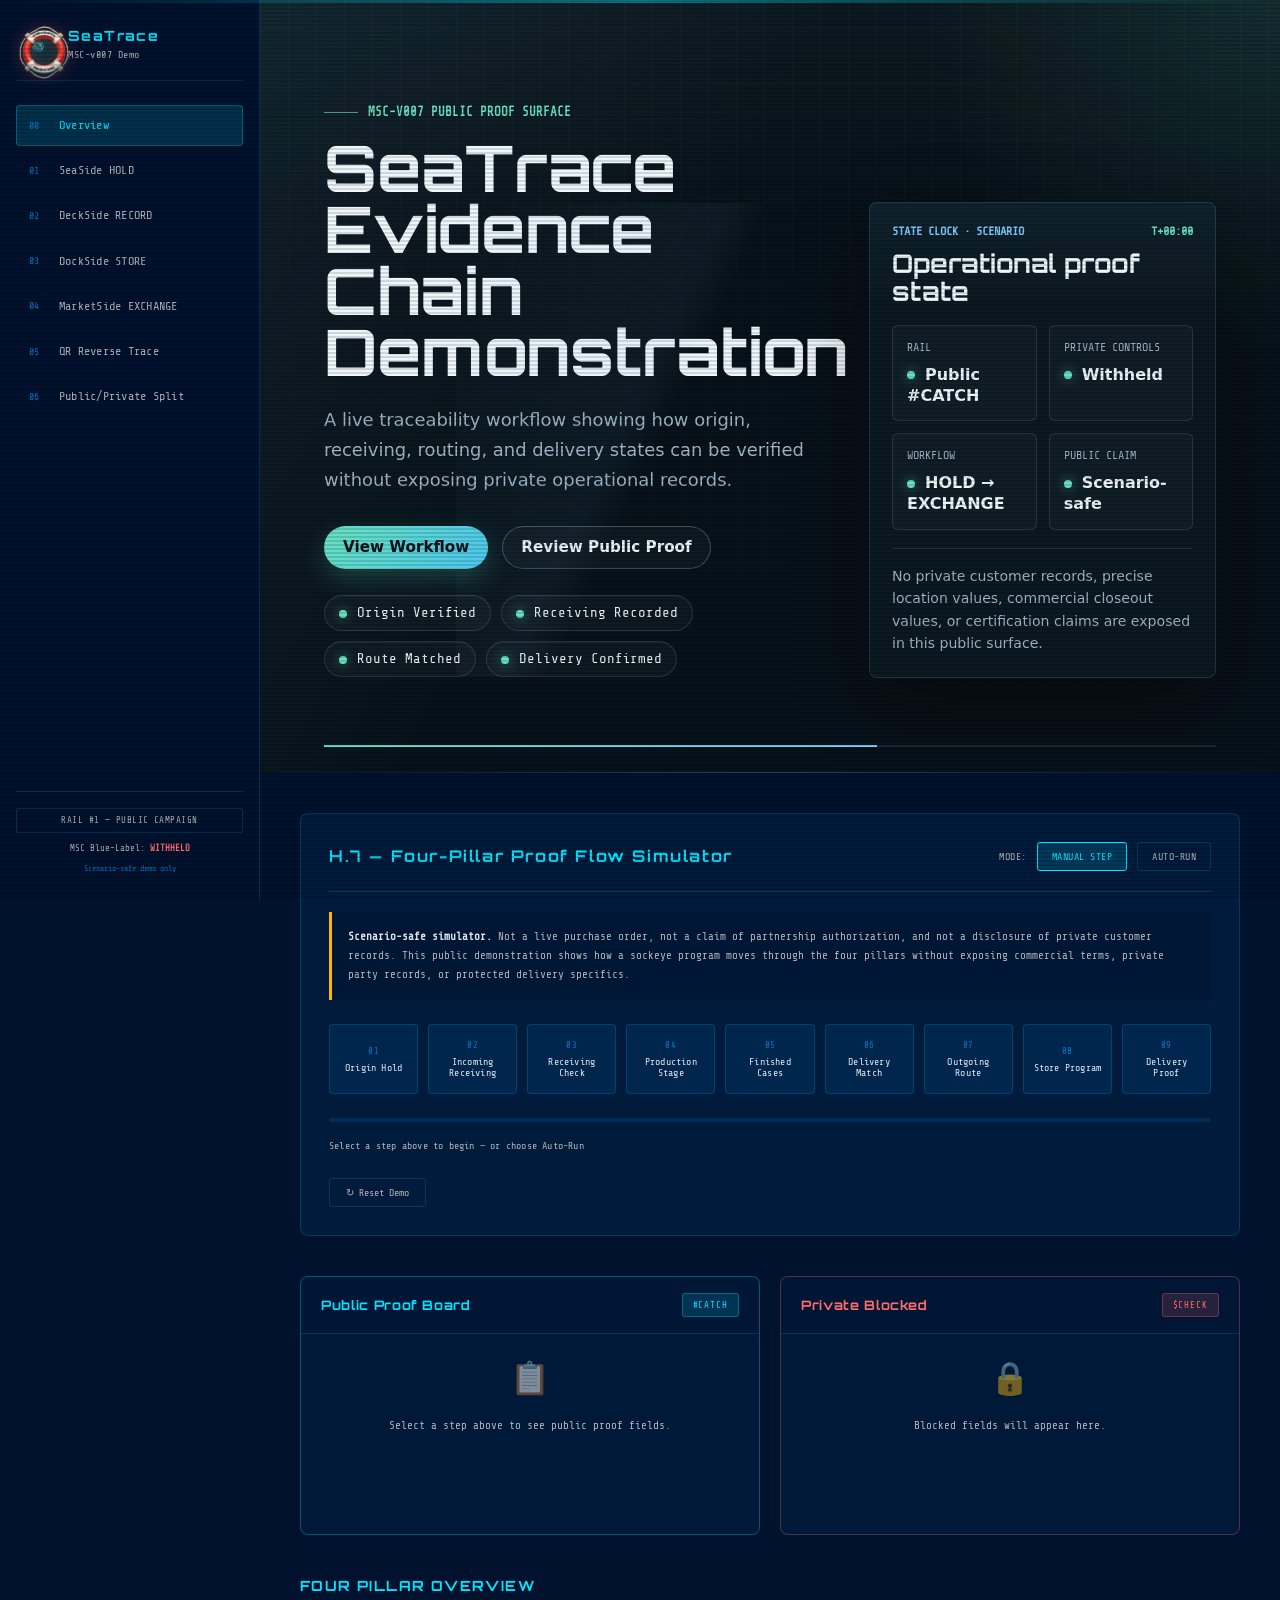
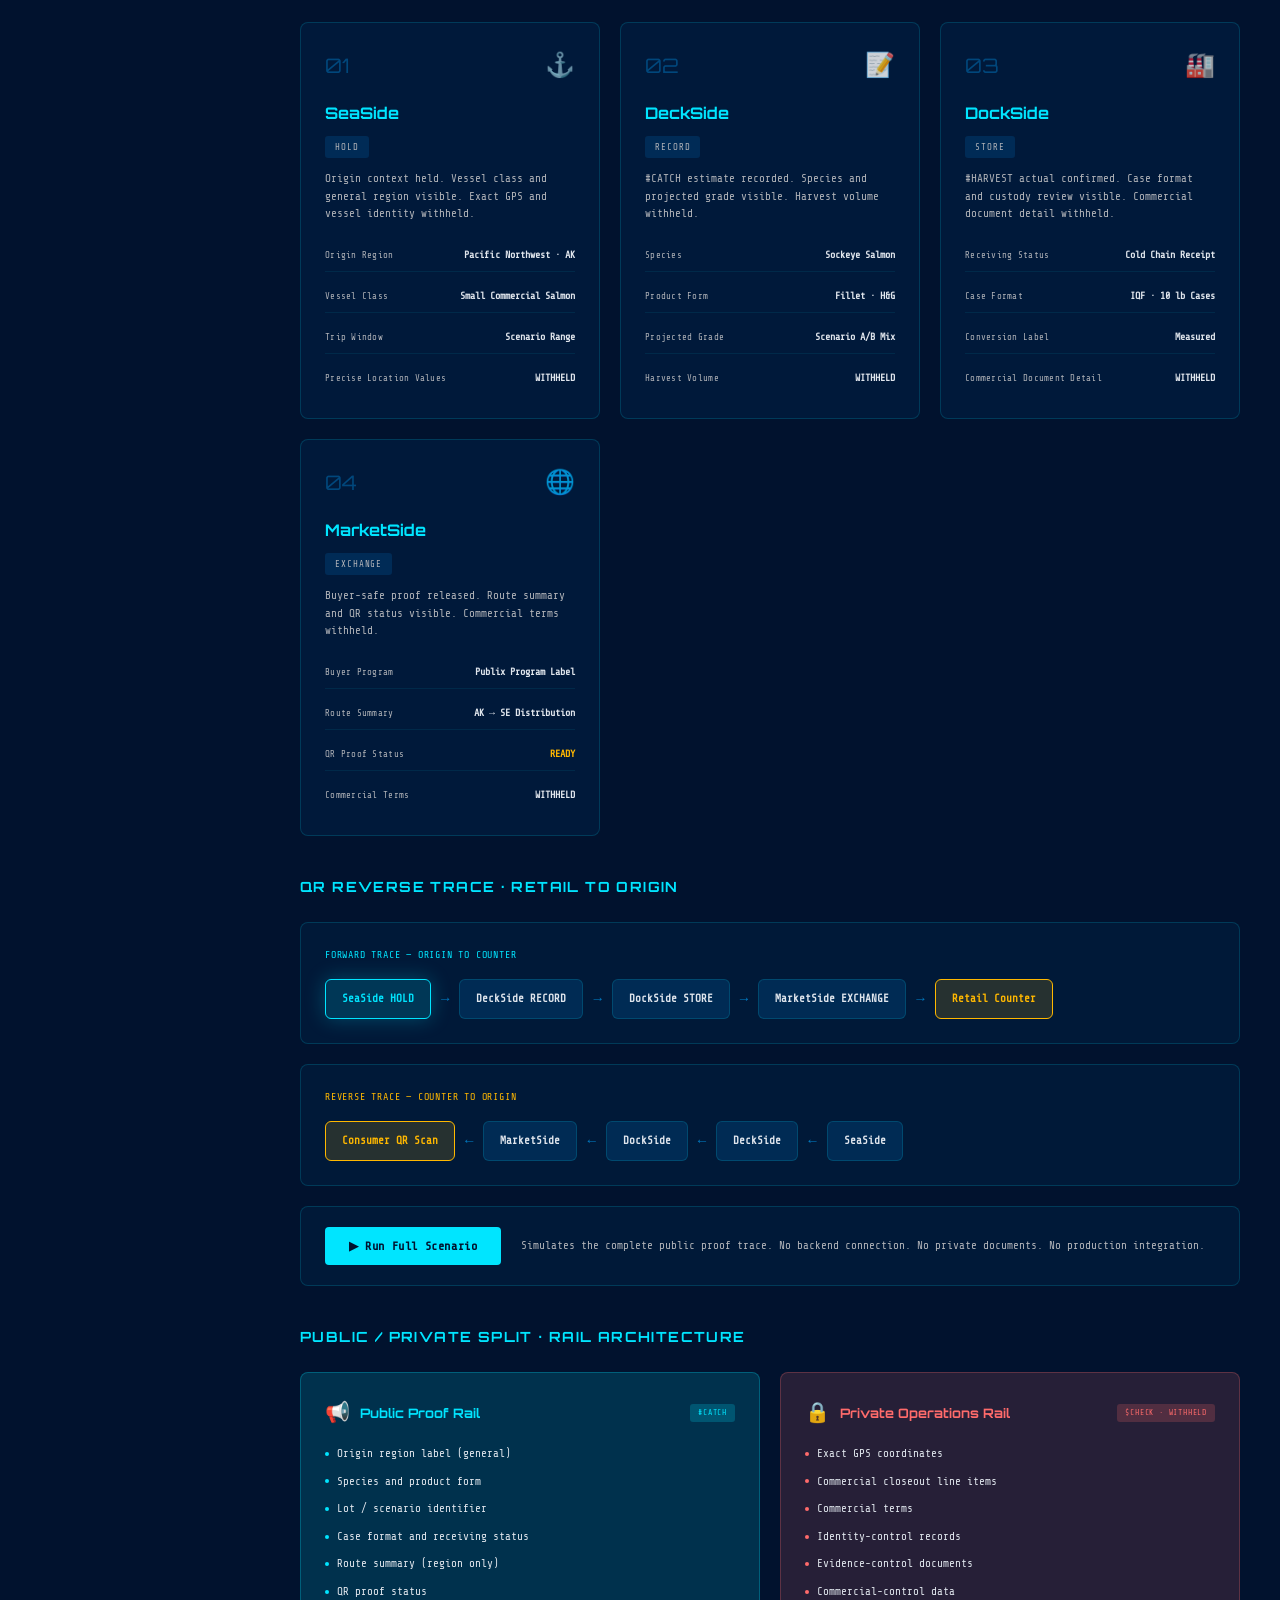
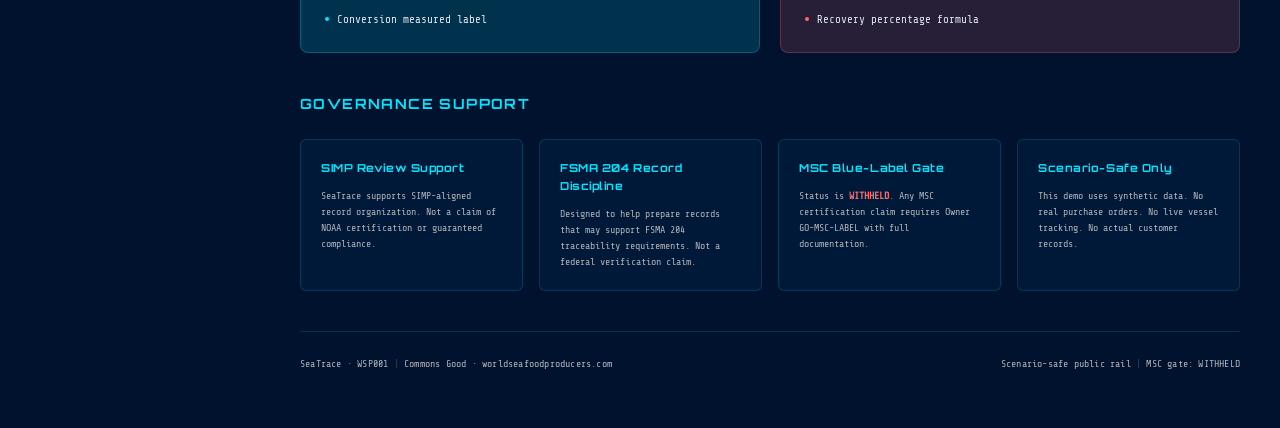
==== commit 15919af2: "feat(wsp-identity): add WSP branding, rename flow buttons, interactive pillar cards - Add WSP life-r" ====
--- a/index.html
+++ b/index.html
@@ -13,6 +13,7 @@
 <link rel="preconnect" href="https://fonts.gstatic.com" crossorigin>
 <link href="https://fonts.googleapis.com/css2?family=Orbitron:wght@400;700;900&family=Share+Tech+Mono&display=swap" rel="stylesheet">
 <link rel="stylesheet" href="assets/css/msc-v007-demo.css">
+<link rel="stylesheet" href="assets/wsp-brand/wsp-identity-logo.css">
 </head>
 <body>
 
@@ -27,13 +28,12 @@
   <nav class="sidebar" aria-label="MSC-v007 scenario navigation">
     <div class="sidebar-header">
       <div class="logo-wrap">
-        <svg class="logo-globe" viewBox="0 0 40 40" aria-hidden="true">
-          <circle cx="20" cy="20" r="18" stroke="#00E5FF" stroke-width="1.5" opacity="0.6"/>
-          <circle cx="20" cy="20" r="12" stroke="#00E5FF" stroke-width="1.5"/>
-          <path d="M20 8 A12 12 0 0 1 32 20" stroke="#00E5FF" stroke-width="2.5" stroke-linecap="round"/>
-          <path d="M20 32 A12 12 0 0 1 8 20" stroke="#00E5FF" stroke-width="2.5" stroke-linecap="round"/>
-          <circle cx="20" cy="20" r="3" fill="#00E5FF"/>
-        </svg>
+        <div class="wsp-identity-logo" aria-label="World Seafood Producers SeaTrace logo">
+          <span class="wsp-identity-logo__globe" aria-hidden="true">
+            <canvas class="wsp-identity-logo__canvas" data-wsp-identity-globe width="96" height="96"></canvas>
+          </span>
+          <img class="wsp-identity-logo__ring" src="assets/wsp-brand/wsp-logo.webp" alt="">
+        </div>
       </div>
       <div class="logo-text">
         <div class="logo-title">SeaTrace</div>
@@ -150,31 +150,31 @@
         <div class="taskbar" role="toolbar" aria-label="Proof flow steps">
           <button class="task-btn" data-step="0" onclick="runStep(0)">
             <span class="step-num">01</span>
-            <span class="step-label">Root Source</span>
+            <span class="step-label">Origin Hold</span>
           </button>
           <button class="task-btn" data-step="1" onclick="runStep(1)">
             <span class="step-num">02</span>
-            <span class="step-label">Receiving Lot</span>
+            <span class="step-label">Incoming Receiving</span>
           </button>
           <button class="task-btn" data-step="2" onclick="runStep(2)">
             <span class="step-num">03</span>
-            <span class="step-label">Weight Band</span>
+            <span class="step-label">Receiving Check</span>
           </button>
           <button class="task-btn" data-step="3" onclick="runStep(3)">
             <span class="step-num">04</span>
-            <span class="step-label">Processing</span>
+            <span class="step-label">Production Stage</span>
           </button>
           <button class="task-btn" data-step="4" onclick="runStep(4)">
             <span class="step-num">05</span>
-            <span class="step-label">Case Count</span>
+            <span class="step-label">Finished Cases</span>
           </button>
           <button class="task-btn" data-step="5" onclick="runStep(5)">
             <span class="step-num">06</span>
-            <span class="step-label">PO Match State</span>
+            <span class="step-label">Delivery Match</span>
           </button>
           <button class="task-btn" data-step="6" onclick="runStep(6)">
             <span class="step-num">07</span>
-            <span class="step-label">Warehouse Route</span>
+            <span class="step-label">Outgoing Route</span>
           </button>
           <button class="task-btn" data-step="7" onclick="runStep(7)">
             <span class="step-num">08</span>
@@ -182,7 +182,7 @@
           </button>
           <button class="task-btn" data-step="8" onclick="runStep(8)">
             <span class="step-num">09</span>
-            <span class="step-label">QR Proof</span>
+            <span class="step-label">Delivery Proof</span>
           </button>
         </div>
         
@@ -239,7 +239,7 @@
       <h2 class="section-title">Four Pillar Overview</h2>
       <div class="pillar-cards">
         
-        <article class="pillar-card" id="seaside">
+        <article class="pillar-card" id="seaside" role="button" tabindex="0" data-step-start="0">
           <div class="pillar-header">
             <span class="pillar-num">01</span>
             <div class="pillar-icon">⚓</div>
@@ -255,7 +255,7 @@
           </div>
         </article>
         
-        <article class="pillar-card" id="deckside">
+        <article class="pillar-card" id="deckside" role="button" tabindex="0" data-step-start="1">
           <div class="pillar-header">
             <span class="pillar-num">02</span>
             <div class="pillar-icon">📝</div>
@@ -271,7 +271,7 @@
           </div>
         </article>
         
-        <article class="pillar-card" id="dockside">
+        <article class="pillar-card" id="dockside" role="button" tabindex="0" data-step-start="3">
           <div class="pillar-header">
             <span class="pillar-num">03</span>
             <div class="pillar-icon">🏭</div>
@@ -287,7 +287,7 @@
           </div>
         </article>
         
-        <article class="pillar-card" id="marketside">
+        <article class="pillar-card" id="marketside" role="button" tabindex="0" data-step-start="5">
           <div class="pillar-header">
             <span class="pillar-num">04</span>
             <div class="pillar-icon">🌐</div>
@@ -428,6 +428,7 @@
   </main>
 </div>
 
+<script src="assets/wsp-brand/wsp-identity-logo.js"></script>
 <script src="assets/js/msc-v007-demo.js"></script>
 </body>
 </html>
--- a/assets/css/msc-v007-demo.css
+++ b/assets/css/msc-v007-demo.css
@@ -1523,6 +1523,16 @@
   animation:slideIn 0.4s ease forwards;
 }
 
+/* ── Pillar Card Interactive ── */
+.pillar-card[role="button"]{
+  cursor:pointer;
+}
+
+.pillar-card[role="button"]:focus-visible{
+  outline:2px solid var(--teal);
+  outline-offset:4px;
+}
+
 /* ── Reduced Motion ── */
 @media(prefers-reduced-motion:reduce){
   *,*::before,*::after{
--- a/assets/wsp-brand/wsp-identity-logo.css
+++ b/assets/wsp-brand/wsp-identity-logo.css
@@ -0,0 +1,43 @@
+.wsp-identity-logo {
+  --wsp-logo-size: 56px;
+  position: relative;
+  display: inline-grid;
+  place-items: center;
+  width: var(--wsp-logo-size);
+  height: var(--wsp-logo-size);
+  flex: 0 0 auto;
+  isolation: isolate;
+}
+
+.wsp-identity-logo__ring {
+  position: absolute;
+  inset: 0;
+  width: 100%;
+  height: 100%;
+  object-fit: contain;
+  z-index: 2;
+  filter: drop-shadow(0 0 8px rgba(255, 90, 76, 0.35));
+}
+
+.wsp-identity-logo__globe {
+  position: absolute;
+  inset: 27%;
+  border-radius: 50%;
+  overflow: hidden;
+  z-index: 1;
+  background: #063d4d;
+  box-shadow: inset -8px -6px 16px rgba(0, 0, 0, 0.38), 0 0 16px rgba(0, 229, 255, 0.35);
+}
+
+.wsp-identity-logo__canvas {
+  width: 100%;
+  height: 100%;
+  display: block;
+  border-radius: 50%;
+}
+
+@media (prefers-reduced-motion: reduce) {
+  .wsp-identity-logo__canvas {
+    opacity: 0.85;
+  }
+}
